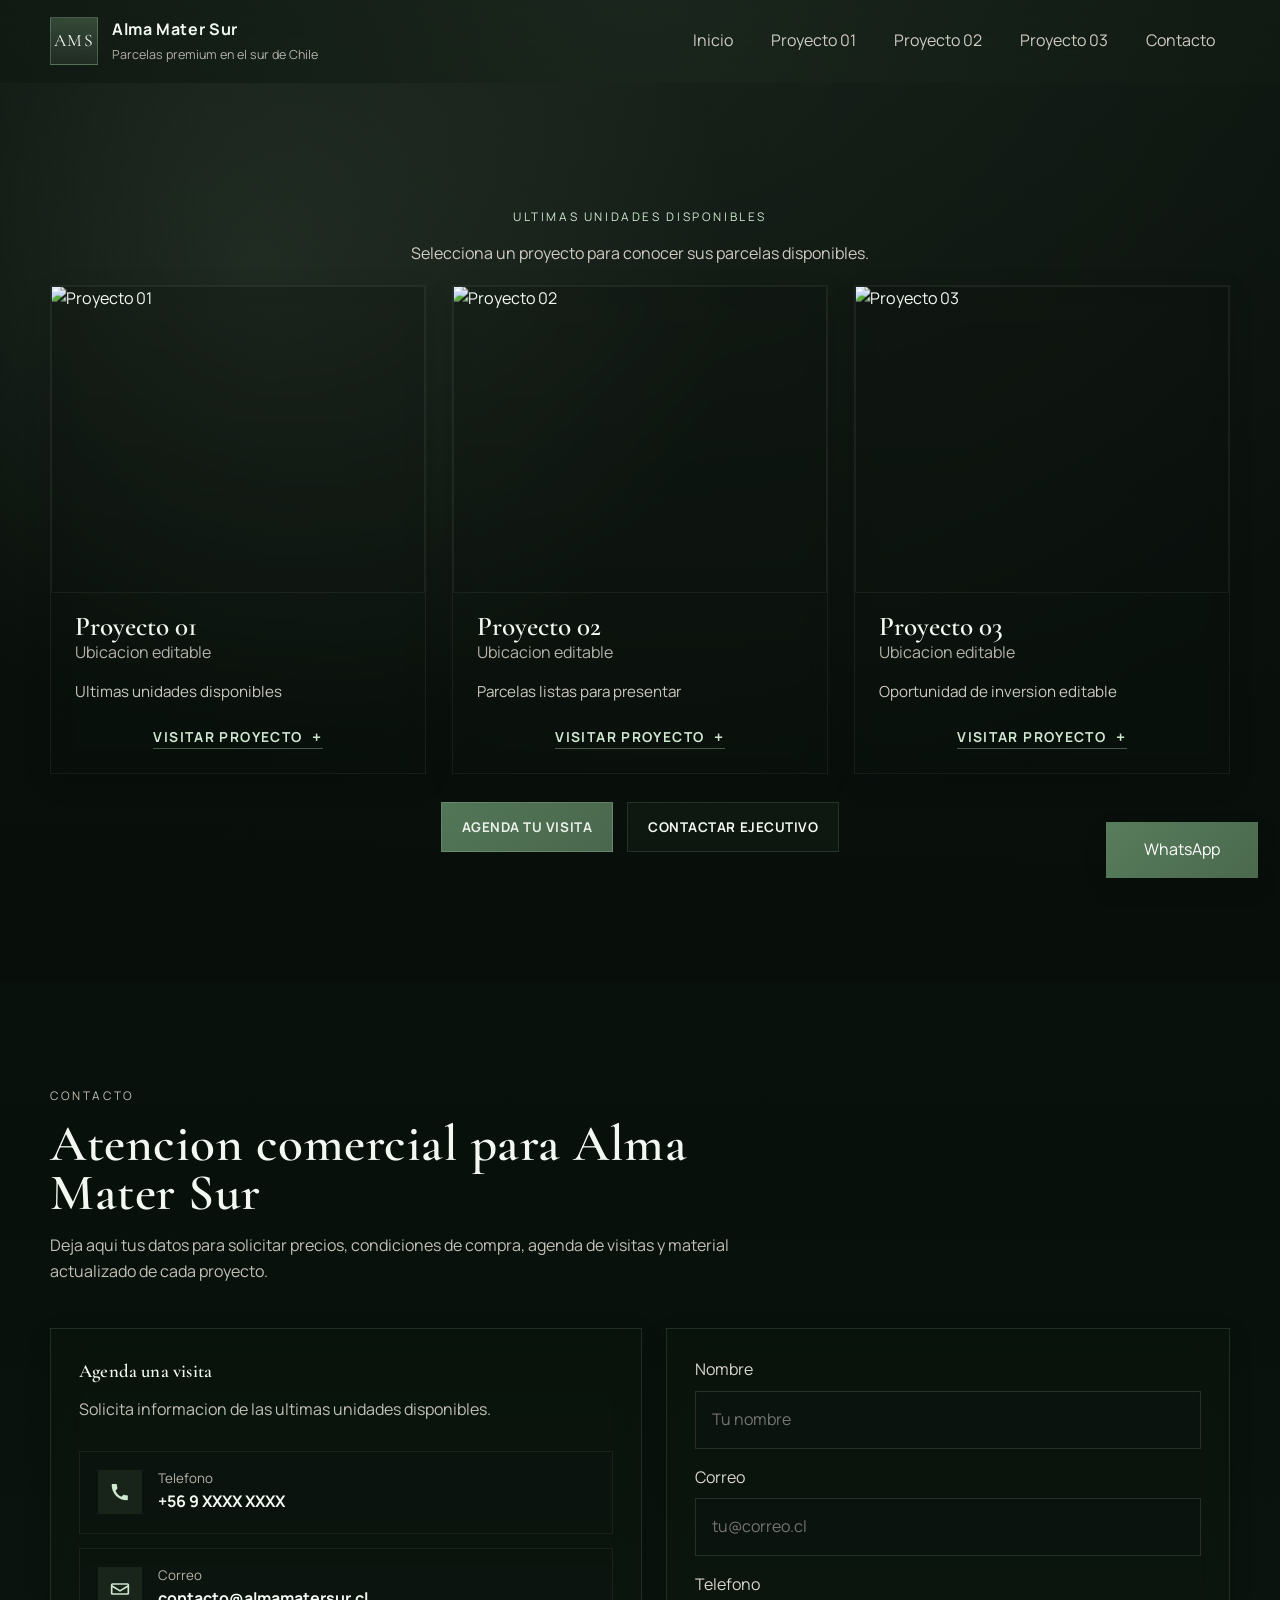
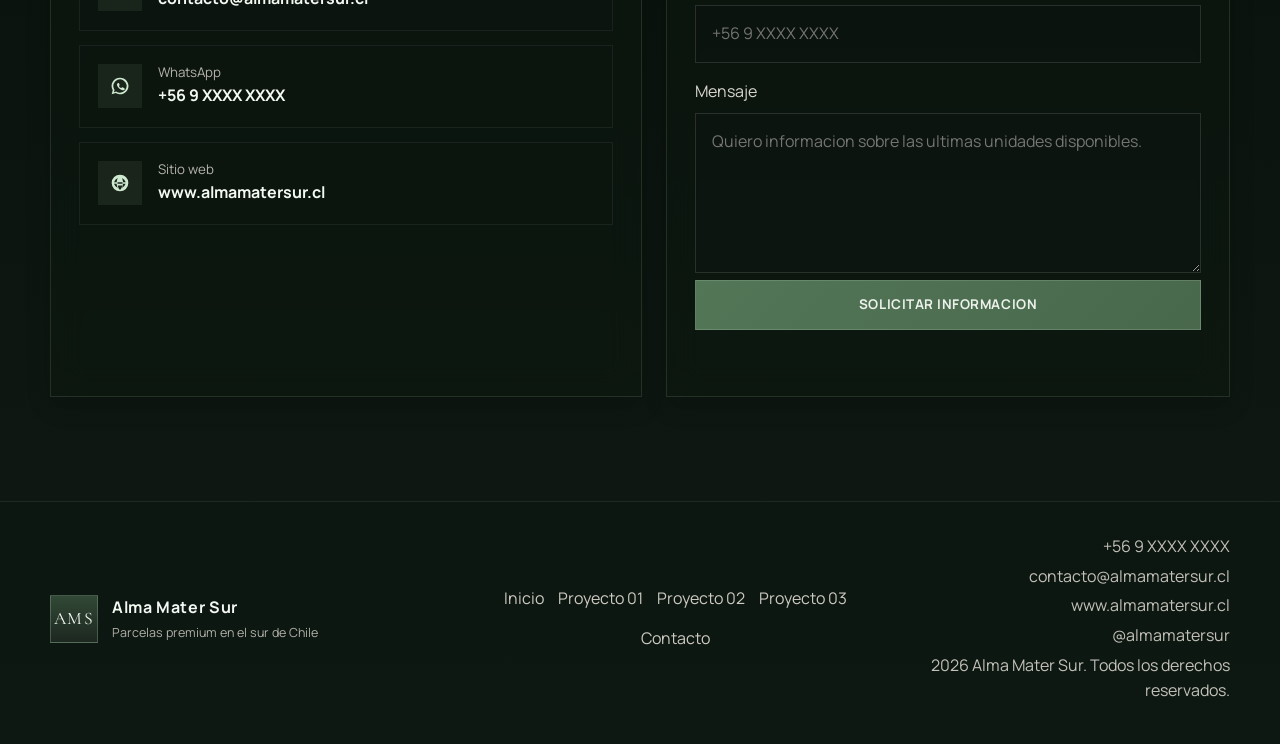
==== index.html @ e531498b "Fix brand spelling to Alma Mater Sur" ====
<!DOCTYPE html>
<html lang="es">
<head>
  <meta charset="UTF-8" />
  <meta name="viewport" content="width=device-width, initial-scale=1.0" />
    <title>Alma Mater Sur | Parcelas premium en el sur de Chile</title>
  <meta
    name="description"
      content="Landing page de Alma Mater Sur para vender las ultimas unidades disponibles de tres proyectos exclusivos de parcelas en el sur de Chile."
  />
  <meta name="theme-color" content="#111111" />
    <meta property="og:title" content="Alma Mater Sur | Parcelas premium en el sur de Chile" />
  <meta
    property="og:description"
    content="Conoce tres proyectos exclusivos de parcelas, revisa galerias, unidades disponibles y agenda una visita."
  />
  <link rel="preconnect" href="https://fonts.googleapis.com" />
  <link rel="preconnect" href="https://fonts.gstatic.com" crossorigin />
  <link
    href="https://fonts.googleapis.com/css2?family=Cormorant+Garamond:wght@500;600;700&family=Manrope:wght@400;500;600;700;800&display=swap"
    rel="stylesheet"
  />
  <link rel="stylesheet" href="css/styles.css" />
</head>
<body>
  <header class="site-header" id="top">
    <div class="container nav-shell">
      <a class="brand" href="#hero" aria-label="Ir al inicio de Alma Mater Sur">
        <span class="brand-mark">AMS</span>
        <span class="brand-copy">
          <strong id="brandName">Alma Mater Sur</strong>
          <small id="brandTagline">Parcelas premium en el sur de Chile</small>
        </span>
      </a>

      <nav class="main-nav" id="mainNav" aria-label="Navegacion principal"></nav>

      <button class="menu-toggle" id="menuToggle" type="button" aria-expanded="false" aria-controls="mainNav">
        Menu
      </button>
    </div>
  </header>

  <section class="hero" id="hero">
    <div class="hero-media"></div>
    <div class="hero-overlay"></div>
    <div class="container hero-shell">
      <div class="hero-copy hero-copy-compact reveal">
        <p class="eyebrow">Ultimas unidades disponibles</p>
        <p class="hero-intro">Selecciona un proyecto para conocer sus parcelas disponibles.</p>
      </div>

      <div class="hero-panel reveal">
        <div class="hero-projects" id="heroProjects">
          <!-- Render dinamico desde js/data.js -->
        </div>

        <div class="hero-actions">
          <a class="btn btn-primary" href="#contacto">Agenda tu visita</a>
          <a class="btn btn-secondary" href="#contacto">Contactar ejecutivo</a>
        </div>
      </div>
    </div>
  </section>

  <main>
    <section class="section" id="contacto">
      <div class="container">
        <div class="section-head reveal">
          <p class="eyebrow">Contacto</p>
            <h2>Atencion comercial para Alma Mater Sur</h2>
          <p>
            Deja aqui tus datos para solicitar precios, condiciones de compra, agenda de visitas y material
            actualizado de cada proyecto.
          </p>
        </div>

        <div class="contact-shell">
          <article class="contact-card reveal">
            <h3>Agenda una visita</h3>
            <p class="contact-lead">Solicita informacion de las ultimas unidades disponibles.</p>
            <div class="contact-list" id="contactList">
              <!-- Render dinamico -->
            </div>
          </article>

          <article class="form-card reveal">
            <form id="contactForm" novalidate>
              <label for="nombre">Nombre</label>
              <input id="nombre" name="nombre" type="text" placeholder="Tu nombre" required />

              <label for="correo">Correo</label>
              <input id="correo" name="correo" type="email" placeholder="tu@correo.cl" required />

              <label for="telefono">Telefono</label>
              <input id="telefono" name="telefono" type="tel" placeholder="+56 9 XXXX XXXX" required />

              <label for="mensaje">Mensaje</label>
              <textarea
                id="mensaje"
                name="mensaje"
                rows="5"
                placeholder="Quiero informacion sobre las ultimas unidades disponibles."
                required
              ></textarea>

              <button class="btn btn-primary btn-block" type="submit">Solicitar informacion</button>
              <p class="form-response" id="formResponse" aria-live="polite"></p>
            </form>
          </article>
        </div>
      </div>
    </section>
  </main>

  <footer class="site-footer">
    <div class="container footer-shell">
      <div class="footer-brand">
        <span class="brand-mark">AMS</span>
        <div>
          <strong id="footerBrandName">Alma Mater Sur</strong>
          <p id="footerBrandTagline">Parcelas premium en el sur de Chile</p>
        </div>
      </div>

      <nav class="footer-nav" id="footerNav" aria-label="Enlaces del footer"></nav>

      <div class="footer-meta" id="footerMeta">
        <!-- Render dinamico -->
      </div>
    </div>
  </footer>

  <a class="whatsapp-float" id="whatsAppFloat" href="#contacto" target="_blank" rel="noreferrer">
    <span>WhatsApp</span>
  </a>

  <div class="lightbox" id="lightbox" aria-hidden="true">
    <button class="lightbox-close" id="lightboxClose" type="button" aria-label="Cerrar galeria">Cerrar</button>
    <button class="lightbox-nav lightbox-prev" id="lightboxPrev" type="button" aria-label="Imagen anterior">Anterior</button>
    <figure class="lightbox-figure">
      <img id="lightboxImage" src="" alt="" />
      <figcaption id="lightboxCaption"></figcaption>
    </figure>
    <button class="lightbox-nav lightbox-next" id="lightboxNext" type="button" aria-label="Imagen siguiente">Siguiente</button>
  </div>

  <script src="js/data.js"></script>
  <script src="js/script.js"></script>
</body>
</html>
---- css/styles.css ----
@import url("https://fonts.googleapis.com/css2?family=Cormorant+Garamond:wght@500;600;700&family=Manrope:wght@400;500;600;700;800&display=swap");

:root {
  --bg: #08100b;
  --bg-soft: #0f1812;
  --panel: rgba(15, 27, 19, 0.26);
  --panel-strong: rgba(9, 17, 12, 0.34);
  --line: rgba(201, 232, 205, 0.12);
  --line-strong: rgba(173, 209, 178, 0.22);
  --text: #f3f8f2;
  --muted: #b9cdbb;
  --accent: #cfe8d0;
  --accent-soft: #8fb392;
  --hero-image: url("https://images.unsplash.com/photo-1506744038136-46273834b3fb?auto=format&fit=crop&w=1800&q=80");
  --shadow-lg: 0 16px 42px rgba(0, 0, 0, 0.2);
  --shadow-md: 0 8px 24px rgba(0, 0, 0, 0.14);
  --radius-lg: 0;
  --radius-md: 0;
  --radius-sm: 0;
}

*,
*::before,
*::after {
  box-sizing: border-box;
}

html {
  scroll-behavior: smooth;
}

body {
  margin: 0;
  font-family: "Manrope", sans-serif;
  background:
    radial-gradient(circle at top, rgba(143, 179, 146, 0.12), transparent 35%),
    linear-gradient(180deg, #0f1812 0%, #08100b 50%, #101913 100%);
  color: var(--text);
  line-height: 1.6;
}

body.menu-open,
body.lightbox-open {
  overflow: hidden;
}

img {
  display: block;
  max-width: 100%;
}

a {
  color: inherit;
  text-decoration: none;
}

button,
input,
textarea {
  font: inherit;
}

button {
  border: 0;
  background: none;
}

.container {
  width: min(1180px, calc(100% - 32px));
  margin: 0 auto;
}

.section {
  padding: 104px 0;
  position: relative;
}

.section-dark {
  background:
    linear-gradient(180deg, rgba(255, 255, 255, 0.02), transparent 28%),
    linear-gradient(180deg, rgba(8, 16, 11, 0.18), rgba(8, 16, 11, 0.32));
}

.section-head {
  max-width: 720px;
  margin-bottom: 44px;
}

.section-head h2,
.cta-strip-shell h2,
.hero-copy h1,
.contact-card h3 {
  margin: 0;
  font-family: "Cormorant Garamond", serif;
  font-weight: 600;
  letter-spacing: 0.01em;
}

.section-head h2 {
  font-size: clamp(2.4rem, 4vw, 4rem);
  line-height: 0.95;
  margin-bottom: 14px;
}

.section-head p,
.hero-text,
.project-card p,
.gallery-copy p,
.contact-card p,
.footer-meta p,
.footer-brand p {
  color: rgba(246, 241, 232, 0.78);
}

.eyebrow {
  margin: 0 0 14px;
  text-transform: uppercase;
  letter-spacing: 0.22em;
  font-size: 0.74rem;
  color: var(--accent);
}

.site-header {
  position: sticky;
  top: 0;
  z-index: 50;
  backdrop-filter: blur(18px);
  background: rgba(10, 18, 12, 0.14);
  border-bottom: 1px solid transparent;
  transition: background 0.25s ease, border-color 0.25s ease, box-shadow 0.25s ease;
}

.site-header.scrolled {
  background: rgba(10, 18, 12, 0.24);
  border-color: rgba(173, 209, 178, 0.12);
  box-shadow: 0 8px 22px rgba(0, 0, 0, 0.12);
}

.nav-shell {
  min-height: 82px;
  display: flex;
  align-items: center;
  justify-content: space-between;
  gap: 20px;
}

.brand,
.footer-brand {
  display: inline-flex;
  align-items: center;
  gap: 14px;
}

.brand-mark {
  width: 48px;
  height: 48px;
  border-radius: 0;
  display: grid;
  place-items: center;
  border: 1px solid rgba(173, 209, 178, 0.28);
  background: linear-gradient(180deg, rgba(79, 111, 82, 0.56), rgba(207, 232, 208, 0.08));
  color: var(--text);
  font-family: "Cormorant Garamond", serif;
  font-size: 1.1rem;
  letter-spacing: 0.08em;
}

.brand-copy strong,
.footer-brand strong {
  display: block;
  font-size: 1rem;
  letter-spacing: 0.04em;
}

.brand-copy small,
.footer-brand p {
  display: block;
  margin: 3px 0 0;
  font-size: 0.78rem;
  color: rgba(246, 241, 232, 0.7);
}

.main-nav {
  display: flex;
  align-items: center;
  gap: 8px;
}

.main-nav a,
.footer-nav a {
  color: rgba(246, 241, 232, 0.82);
}

.main-nav a {
  padding: 10px 14px;
  border-radius: 0;
  transition: background 0.25s ease, color 0.25s ease, border-color 0.25s ease;
  border: 1px solid transparent;
}

.main-nav a:hover,
.main-nav a:focus-visible,
.footer-nav a:hover,
.footer-nav a:focus-visible {
  color: var(--text);
}

.main-nav a:hover,
.main-nav a:focus-visible {
  background: rgba(255, 255, 255, 0.03);
  border-color: rgba(173, 209, 178, 0.14);
}

.menu-toggle {
  display: none;
  min-width: 78px;
  padding: 12px 16px;
  border-radius: 0;
  color: var(--text);
  border: 1px solid rgba(173, 209, 178, 0.22);
  background: rgba(255, 255, 255, 0.04);
  cursor: pointer;
}

.hero {
  min-height: 100svh;
  display: flex;
  align-items: center;
  position: relative;
  isolation: isolate;
  overflow: clip;
}

.hero-media,
.hero-overlay {
  position: absolute;
  inset: 0;
}

.hero-media {
  background:
    linear-gradient(135deg, rgba(7, 7, 7, 0.24), rgba(7, 7, 7, 0.14)),
    var(--hero-image) center center / cover no-repeat;
  transform: scale(1.02);
}

.hero-overlay {
  background:
    linear-gradient(180deg, rgba(6, 10, 7, 0.08) 0%, rgba(6, 10, 7, 0.24) 100%),
    radial-gradient(circle at 20% 20%, rgba(143, 179, 146, 0.14), transparent 38%);
}

.hero-shell {
  position: relative;
  z-index: 1;
  min-height: calc(100svh - 82px);
  display: flex;
  flex-direction: column;
  justify-content: center;
  align-items: center;
  gap: 22px;
  padding: 112px 0 40px;
}

.hero:not(.project-detail-hero) .hero-shell {
  justify-content: flex-start;
  gap: 18px;
  padding: 84px 0 32px;
}

.hero-copy {
  width: min(100%, 1120px);
  margin: 0 auto;
  text-align: center;
}

.hero-copy-compact {
  max-width: 720px;
}

.hero-intro {
  max-width: 540px;
  margin: 0 auto;
  font-size: 1rem;
  color: rgba(246, 241, 232, 0.82);
}

.hero-copy h1 {
  max-width: 1120px;
  margin: 0 auto 16px;
  font-size: clamp(2.9rem, 5.3vw, 5rem);
  line-height: 0.94;
  text-wrap: balance;
}

.hero-text {
  max-width: 860px;
  margin: 0 auto;
  font-size: 1rem;
}

.hero-panel,
.project-card,
.gallery-panel,
.unit-card,
.contact-card,
.form-card,
.cta-strip-shell {
  background: var(--panel);
  border: 1px solid var(--line);
  box-shadow: var(--shadow-md);
  backdrop-filter: blur(16px);
}

.hero-panel {
  width: min(100%, 1180px);
  padding: 0;
  border-radius: var(--radius-lg);
  background: transparent;
  border: 0;
  box-shadow: none;
  backdrop-filter: none;
}

.hero-projects {
  display: grid;
  grid-template-columns: repeat(3, minmax(0, 1fr));
  gap: clamp(18px, 2vw, 28px);
}

.hero-project-card {
  display: flex;
  flex-direction: column;
  align-items: stretch;
  text-align: left;
  min-width: 0;
  min-height: 100%;
  padding: 0 0 24px;
  border-radius: 0;
  background: linear-gradient(180deg, rgba(10, 18, 12, 0.16), rgba(10, 18, 12, 0.24));
  box-shadow: var(--shadow-md);
  backdrop-filter: blur(10px);
  border: 1px solid rgba(255, 255, 255, 0.06);
  color: var(--text);
  transition: transform 0.3s ease, border-color 0.3s ease, background 0.3s ease, box-shadow 0.3s ease;
}

.hero-project-visual {
  width: 100%;
  aspect-ratio: 5 / 4;
  min-height: clamp(220px, 24vw, 310px);
  margin: 0 0 20px;
  overflow: hidden;
  border: 1px solid rgba(255, 255, 255, 0.06);
  background: rgba(10, 18, 12, 0.1);
}

.hero-project-photo {
  width: 100%;
  height: 100%;
  object-fit: cover;
  transform: scale(1.01);
}

.hero-project-card:hover,
.hero-project-card:focus-within {
  transform: translateY(-2px);
  border-color: rgba(173, 209, 178, 0.2);
  background: linear-gradient(180deg, rgba(10, 18, 12, 0.18), rgba(10, 18, 12, 0.28));
  box-shadow: 0 12px 28px rgba(0, 0, 0, 0.18);
}

.hero-project-card > img,
.logo-placeholder {
  width: auto;
  height: 80px;
  margin: 0 auto 18px;
}

.hero-project-card strong,
.hero-project-card span,
.hero-project-line,
.hero-card-btn {
  padding-inline: 24px;
}

.logo-placeholder {
  min-width: 150px;
  padding: 0 14px;
  border-radius: 0;
  display: grid;
  place-items: center;
  background: linear-gradient(180deg, rgba(79, 111, 82, 0.32), rgba(207, 232, 208, 0.04));
  border: 1px solid rgba(173, 209, 178, 0.16);
  font-family: "Cormorant Garamond", serif;
  font-size: 1.6rem;
  letter-spacing: 0.08em;
}

.hero-project-card strong,
.project-logo-copy strong,
.gallery-copy h3,
.unit-card h3 {
  display: block;
  font-family: "Cormorant Garamond", serif;
  font-size: 1.7rem;
  font-weight: 600;
  line-height: 1.02;
}

.hero-project-card span,
.project-logo-copy span,
.gallery-copy span,
.unit-meta,
.contact-link small {
  display: block;
  color: rgba(246, 241, 232, 0.72);
}

.hero-project-line {
  margin: 14px 0 22px;
  color: rgba(246, 241, 232, 0.82);
  font-size: 0.95rem;
}

.hero-card-btn {
  margin-top: auto;
  display: inline-flex;
  align-items: center;
  justify-content: center;
  align-self: center;
  gap: 10px;
  padding: 0;
  color: var(--accent);
  font-size: 0.86rem;
  font-weight: 700;
  letter-spacing: 0.1em;
  text-transform: uppercase;
  border-bottom: 1px solid rgba(207, 232, 208, 0.32);
  transition: color 0.25s ease, border-color 0.25s ease, transform 0.25s ease;
}

.hero-card-btn::after {
  content: "+";
  font-size: 1rem;
  line-height: 1;
}

.hero-card-btn:hover,
.hero-card-btn:focus-visible {
  color: #ecf2eb;
  border-color: rgba(236, 242, 235, 0.68);
  transform: translateX(2px);
}

.project-section {
  background:
    radial-gradient(circle at top right, rgba(143, 179, 146, 0.07), transparent 28%),
    linear-gradient(180deg, rgba(255, 255, 255, 0.015), rgba(10, 18, 12, 0.24));
}

.project-detail-hero .hero-shell {
  min-height: calc(88svh - 82px);
}

.project-detail-shell {
  align-items: stretch;
}

.project-detail-card {
  width: min(100%, 1080px);
  padding: 34px;
  border-radius: var(--radius-lg);
  background: var(--panel);
  border: 1px solid var(--line);
  box-shadow: var(--shadow-md);
  backdrop-filter: blur(12px);
}

.project-detail-brand {
  display: grid;
  grid-template-columns: minmax(280px, 360px) minmax(0, 1fr);
  align-items: center;
  gap: 28px;
  margin-bottom: 24px;
}

.project-hero-visual {
  margin: 0;
  width: 100%;
  aspect-ratio: 5 / 4;
  min-height: 280px;
  overflow: hidden;
  border: 1px solid rgba(255, 255, 255, 0.06);
  background: rgba(10, 18, 12, 0.12);
}

.project-hero-photo {
  width: 100%;
  height: 100%;
  object-fit: cover;
}

.project-detail-copy {
  max-width: 720px;
}

.project-detail-copy h1 {
  margin: 0;
  font-family: "Cormorant Garamond", serif;
  font-weight: 600;
  font-size: clamp(2.7rem, 4.5vw, 4.6rem);
  line-height: 1.04;
  letter-spacing: 0.018em;
  text-wrap: balance;
}

.project-detail-copy .project-section-location {
  margin-top: 12px;
  font-size: 1.02rem;
}

.project-detail-copy .project-section-tagline {
  margin-top: 18px;
  font-size: 1.04rem;
}

.project-detail-card .project-section-description {
  max-width: 760px;
}

.project-detail-actions {
  margin-top: 24px;
  display: flex;
  gap: 14px;
  flex-wrap: wrap;
}

.project-section-shell {
  display: grid;
  gap: 28px;
}

.project-section-head,
.project-block,
.project-cta {
  background: var(--panel);
  border: 1px solid var(--line);
  box-shadow: var(--shadow-md);
  backdrop-filter: blur(12px);
  border-radius: var(--radius-lg);
}

.project-section-head {
  display: grid;
  grid-template-columns: minmax(0, 1.1fr) minmax(280px, 0.9fr);
  gap: 28px;
  align-items: end;
  padding: 32px;
}

.project-section-brand {
  display: flex;
  align-items: center;
  gap: 22px;
}

.project-section-logo {
  flex: 0 0 auto;
  margin: 0;
}

.project-section-copy h2,
.project-block-head h3,
.project-cta h3 {
  margin: 0;
  font-family: "Cormorant Garamond", serif;
  font-weight: 600;
  line-height: 0.96;
}

.project-section-copy h2 {
  font-size: clamp(2.8rem, 4vw, 4.4rem);
}

.project-section-location {
  margin-top: 8px;
  color: rgba(246, 241, 232, 0.72);
}

.project-section-tagline,
.project-section-description,
.project-block-head p,
.empty-state {
  color: rgba(246, 241, 232, 0.8);
}

.project-section-tagline {
  margin: 14px 0 0;
  font-size: 1rem;
}

.project-section-description {
  margin: 0;
  font-size: 1rem;
}

.project-block {
  padding: 28px;
}

.project-block-head {
  display: flex;
  justify-content: space-between;
  align-items: end;
  gap: 18px;
  margin-bottom: 22px;
}

.project-block-head h3,
.project-cta h3 {
  font-size: clamp(2rem, 3vw, 3rem);
}

.project-units-grid {
  grid-template-columns: repeat(2, minmax(0, 1fr));
}

.project-cta {
  padding: 28px;
  display: flex;
  justify-content: space-between;
  align-items: center;
  gap: 22px;
}

.project-cta-actions {
  display: flex;
  gap: 14px;
  flex-wrap: wrap;
  justify-content: flex-end;
}

.empty-state {
  margin: 0;
  padding: 20px 0 4px;
}

.hero-actions,
.cta-strip-actions {
  margin-top: 28px;
  display: flex;
  justify-content: center;
  gap: 14px;
  flex-wrap: wrap;
}

.btn {
  display: inline-flex;
  align-items: center;
  justify-content: center;
  gap: 8px;
  min-height: 50px;
  padding: 0 20px;
  border-radius: 0;
  font-weight: 700;
  letter-spacing: 0.04em;
  text-transform: uppercase;
  font-size: 0.84rem;
  cursor: pointer;
  transition: transform 0.25s ease, background 0.25s ease, border-color 0.25s ease, color 0.25s ease;
}

.btn:hover,
.btn:focus-visible {
  transform: translateY(-1px);
}

.btn-primary {
  color: #ecf2eb;
  background: linear-gradient(135deg, rgba(93, 132, 98, 0.88), rgba(79, 111, 82, 0.92));
  border: 1px solid rgba(207, 232, 208, 0.18);
}

.btn-secondary {
  color: var(--text);
  background: rgba(79, 111, 82, 0.08);
  border: 1px solid rgba(173, 209, 178, 0.14);
}

.btn-block {
  width: 100%;
}

.project-grid,
.units-grid {
  display: grid;
  grid-template-columns: repeat(3, minmax(0, 1fr));
  gap: 24px;
}

.project-card,
.unit-card,
.contact-card,
.form-card {
  border-radius: var(--radius-md);
  padding: 28px;
}

.project-card {
  display: flex;
  flex-direction: column;
  gap: 18px;
}

.project-top {
  display: flex;
  align-items: center;
  gap: 18px;
}

.project-top .logo-placeholder,
.project-top img {
  height: 62px;
  margin: 0;
}

.project-logo-copy span {
  margin-top: 8px;
}

.project-actions,
.unit-actions {
  margin-top: auto;
  display: flex;
  gap: 12px;
  flex-wrap: wrap;
}

.project-badge,
.unit-status,
.chip {
  display: inline-flex;
  align-items: center;
  padding: 8px 12px;
  border-radius: 0;
  border: 1px solid rgba(173, 209, 178, 0.24);
  background: rgba(143, 179, 146, 0.1);
  color: var(--accent);
  font-size: 0.8rem;
}

.tabs {
  display: flex;
  gap: 12px;
  flex-wrap: wrap;
  margin-bottom: 28px;
}

.tab {
  padding: 13px 18px;
  border-radius: 0;
  border: 1px solid rgba(255, 255, 255, 0.1);
  background: rgba(255, 255, 255, 0.04);
  color: rgba(246, 241, 232, 0.88);
  cursor: pointer;
  transition: background 0.25s ease, color 0.25s ease, border-color 0.25s ease;
}

.tab.is-active,
.tab:hover,
.tab:focus-visible {
  background: rgba(143, 179, 146, 0.16);
  border-color: rgba(173, 209, 178, 0.34);
  color: var(--text);
}

.gallery-panel {
  border-radius: var(--radius-lg);
  padding: 24px;
  min-height: 420px;
}

.gallery-copy {
  display: flex;
  justify-content: space-between;
  gap: 16px;
  align-items: end;
  margin-bottom: 24px;
}

.gallery-grid {
  display: grid;
  grid-template-columns: repeat(12, minmax(0, 1fr));
  gap: 16px;
}

.gallery-item {
  position: relative;
  grid-column: span 4;
  min-height: 220px;
  border-radius: 0;
  overflow: hidden;
  cursor: pointer;
  border: 1px solid rgba(255, 255, 255, 0.06);
  box-shadow: var(--shadow-md);
  transform: translateY(0);
  transition: transform 0.3s ease, border-color 0.3s ease;
}

.gallery-item:nth-child(4n + 1) {
  grid-column: span 6;
  min-height: 320px;
}

.gallery-item:nth-child(4n + 4) {
  min-height: 260px;
}

.gallery-item:hover,
.gallery-item:focus-visible {
  transform: translateY(-2px);
  border-color: rgba(173, 209, 178, 0.18);
}

.gallery-item img {
  width: 100%;
  height: 100%;
  object-fit: cover;
}

.gallery-item::after {
  content: "";
  position: absolute;
  inset: 0;
  background: linear-gradient(180deg, transparent 38%, rgba(6, 6, 6, 0.56) 100%);
}

.gallery-item-label {
  position: absolute;
  left: 18px;
  right: 18px;
  bottom: 16px;
  z-index: 1;
  display: flex;
  justify-content: space-between;
  gap: 12px;
  color: var(--text);
  font-size: 0.92rem;
}

.units-panel {
  min-height: 260px;
}

.units-grid {
  grid-template-columns: repeat(3, minmax(0, 1fr));
}

.unit-card {
  display: flex;
  flex-direction: column;
  gap: 14px;
}

.unit-header {
  display: flex;
  align-items: start;
  justify-content: space-between;
  gap: 10px;
}

.unit-data {
  display: grid;
  gap: 12px;
}

.unit-row {
  display: flex;
  justify-content: space-between;
  gap: 16px;
  padding-bottom: 12px;
  border-bottom: 1px solid rgba(255, 255, 255, 0.08);
}

.unit-row strong {
  font-size: 1rem;
}

.feature-list {
  display: flex;
  flex-wrap: wrap;
  gap: 10px;
}

.cta-strip {
  padding-top: 0;
}

.cta-strip-shell {
  padding: 30px;
  border-radius: var(--radius-lg);
  display: flex;
  align-items: center;
  justify-content: space-between;
  gap: 20px;
}

.cta-strip-shell h2 {
  font-size: clamp(2rem, 4vw, 3.1rem);
  line-height: 0.98;
}

.contact-shell {
  display: grid;
  grid-template-columns: 1.05fr 1fr;
  gap: 24px;
}

.contact-card,
.form-card {
  min-height: 100%;
}

.contact-lead {
  margin-top: 10px;
}

.contact-list {
  display: grid;
  gap: 14px;
  margin-top: 28px;
}

.contact-link {
  display: flex;
  align-items: center;
  gap: 16px;
  padding: 16px 18px;
  border-radius: 0;
  background: rgba(10, 18, 12, 0.12);
  border: 1px solid rgba(255, 255, 255, 0.06);
}

.contact-icon {
  width: 44px;
  height: 44px;
  flex: 0 0 44px;
  display: grid;
  place-items: center;
  border-radius: 0;
  background: rgba(143, 179, 146, 0.1);
  color: var(--accent);
}

.contact-link strong {
  display: block;
  margin-bottom: 2px;
}

.form-card label {
  display: block;
  margin-bottom: 8px;
  color: rgba(246, 241, 232, 0.88);
}

.form-card label:not(:first-child) {
  margin-top: 16px;
}

.form-card input,
.form-card textarea {
  width: 100%;
  border: 1px solid rgba(255, 255, 255, 0.12);
  border-radius: 0;
  padding: 15px 16px;
  color: var(--text);
  background: rgba(10, 18, 12, 0.1);
  outline: none;
  transition: border-color 0.25s ease, background 0.25s ease;
}

.form-card input:focus,
.form-card textarea:focus {
  border-color: rgba(173, 209, 178, 0.24);
  background: rgba(79, 111, 82, 0.12);
}

.form-response {
  min-height: 24px;
  margin: 14px 0 0;
  color: var(--accent);
}

.site-footer {
  padding: 28px 0 36px;
  border-top: 1px solid rgba(173, 209, 178, 0.1);
  background: rgba(10, 18, 12, 0.18);
}

.footer-shell {
  display: grid;
  grid-template-columns: 1.2fr 1fr 1fr;
  gap: 20px;
  align-items: center;
}

.footer-nav {
  display: flex;
  justify-content: center;
  flex-wrap: wrap;
  gap: 14px;
}

.footer-meta {
  justify-self: end;
  text-align: right;
}

.footer-meta p {
  margin: 4px 0;
}

.whatsapp-float {
  position: fixed;
  right: 22px;
  bottom: 22px;
  z-index: 45;
  min-width: 152px;
  min-height: 56px;
  padding: 0 20px;
  display: inline-flex;
  align-items: center;
  justify-content: center;
  border-radius: 0;
  background: linear-gradient(135deg, rgba(93, 132, 98, 0.94), rgba(79, 111, 82, 0.94));
  color: #fff;
  box-shadow: 0 10px 22px rgba(0, 0, 0, 0.16);
}

.lightbox {
  position: fixed;
  inset: 0;
  z-index: 80;
  display: grid;
  place-items: center;
  gap: 18px;
  padding: 24px;
  background: rgba(8, 8, 8, 0.84);
  opacity: 0;
  pointer-events: none;
  transition: opacity 0.25s ease;
}

.lightbox.is-open {
  opacity: 1;
  pointer-events: auto;
}

.lightbox-figure {
  margin: 0;
  width: min(100%, 1080px);
}

.lightbox-figure img {
  width: 100%;
  max-height: 78svh;
  object-fit: cover;
  border-radius: 0;
  border: 1px solid rgba(255, 255, 255, 0.1);
}

.lightbox-figure figcaption {
  margin-top: 10px;
  text-align: center;
  color: rgba(246, 241, 232, 0.8);
}

.lightbox-close,
.lightbox-nav {
  position: absolute;
  padding: 14px 18px;
  border-radius: 0;
  background: rgba(255, 255, 255, 0.04);
  color: var(--text);
  border: 1px solid rgba(255, 255, 255, 0.08);
  cursor: pointer;
}

.lightbox-close {
  top: 24px;
  right: 24px;
}

.lightbox-prev {
  left: 24px;
  top: 50%;
  transform: translateY(-50%);
}

.lightbox-next {
  right: 24px;
  top: 50%;
  transform: translateY(-50%);
}

.reveal {
  opacity: 1;
  transform: none;
  transition: opacity 0.6s ease, transform 0.6s ease;
}

.reveal.is-visible {
  opacity: 1;
  transform: none;
}

.sr-only {
  position: absolute;
  width: 1px;
  height: 1px;
  padding: 0;
  margin: -1px;
  overflow: hidden;
  clip: rect(0, 0, 0, 0);
  white-space: nowrap;
  border: 0;
}

#hero,
#contacto,
[id="galeria"],
[id="unidades"],
[id^="proyecto-"] {
  scroll-margin-top: 110px;
}

@media (max-width: 1080px) {
  .hero-projects {
    grid-template-columns: repeat(2, minmax(0, 1fr));
  }

  .project-section-head,
  .project-units-grid {
    grid-template-columns: 1fr;
  }

  .project-grid,
  .units-grid,
  .footer-shell,
  .contact-shell {
    grid-template-columns: repeat(2, minmax(0, 1fr));
  }

  .footer-meta {
    justify-self: start;
    text-align: left;
  }

  .gallery-item,
  .gallery-item:nth-child(4n + 1) {
    grid-column: span 6;
  }
}

@media (max-width: 800px) {
  .menu-toggle {
    display: inline-flex;
    align-items: center;
    justify-content: center;
  }

  .main-nav {
    position: fixed;
    top: 82px;
    left: 16px;
    right: 16px;
    display: none;
    flex-direction: column;
    align-items: stretch;
    padding: 14px;
    border-radius: 0;
    background: rgba(10, 18, 12, 0.26);
    border: 1px solid rgba(173, 209, 178, 0.1);
    box-shadow: var(--shadow-lg);
  }

  .main-nav.is-open {
    display: flex;
  }

  .hero-shell {
    min-height: auto;
    padding-top: 118px;
  }

  .hero-copy-compact {
    max-width: 620px;
  }

  .hero-copy h1 {
    font-size: clamp(2.7rem, 12vw, 4.3rem);
  }

  .project-section-brand,
  .project-block-head,
  .project-cta {
    flex-direction: column;
    align-items: start;
  }

  .project-detail-brand {
    grid-template-columns: 1fr;
    align-items: start;
  }

  .project-cta-actions {
    justify-content: start;
  }

  .project-grid,
  .units-grid,
  .contact-shell,
  .footer-shell {
    grid-template-columns: 1fr;
  }

  .gallery-copy,
  .cta-strip-shell {
    flex-direction: column;
    align-items: start;
  }

  .footer-nav {
    justify-content: start;
  }

  .hero-projects {
    grid-template-columns: 1fr;
  }

  .hero-project-card {
    max-width: none;
  }

  .gallery-grid {
    grid-template-columns: repeat(2, minmax(0, 1fr));
  }

  .gallery-item,
  .gallery-item:nth-child(4n + 1) {
    grid-column: span 1;
    min-height: 220px;
  }

  .lightbox-prev,
  .lightbox-next {
    top: auto;
    bottom: 24px;
    transform: none;
  }

  .lightbox-prev {
    left: 24px;
  }

  .lightbox-next {
    right: 24px;
  }
}

@media (max-width: 560px) {
  .section {
    padding: 84px 0;
  }

  .container {
    width: min(100% - 20px, 1180px);
  }

  .hero-panel,
  .gallery-panel,
  .project-card,
  .unit-card,
  .contact-card,
  .form-card,
  .cta-strip-shell {
    padding: 22px;
  }

  .hero-actions,
  .cta-strip-actions,
  .project-detail-actions,
  .project-actions,
  .unit-actions,
  .project-cta-actions {
    flex-direction: column;
    align-items: stretch;
  }

  .btn,
  .whatsapp-float {
    width: 100%;
  }

  .gallery-grid {
    grid-template-columns: 1fr;
  }

  .gallery-item,
  .gallery-item:nth-child(4n + 1) {
    grid-column: span 1;
  }

  .project-top,
  .unit-header,
  .unit-row {
    flex-direction: column;
  }

  .whatsapp-float {
    right: 12px;
    left: 12px;
    bottom: 12px;
    min-width: 0;
  }
}

@media (prefers-reduced-motion: reduce) {
  html {
    scroll-behavior: auto;
  }

  *,
  *::before,
  *::after {
    animation: none !important;
    transition: none !important;
  }

  .reveal {
    opacity: 1;
    transform: none;
  }
}
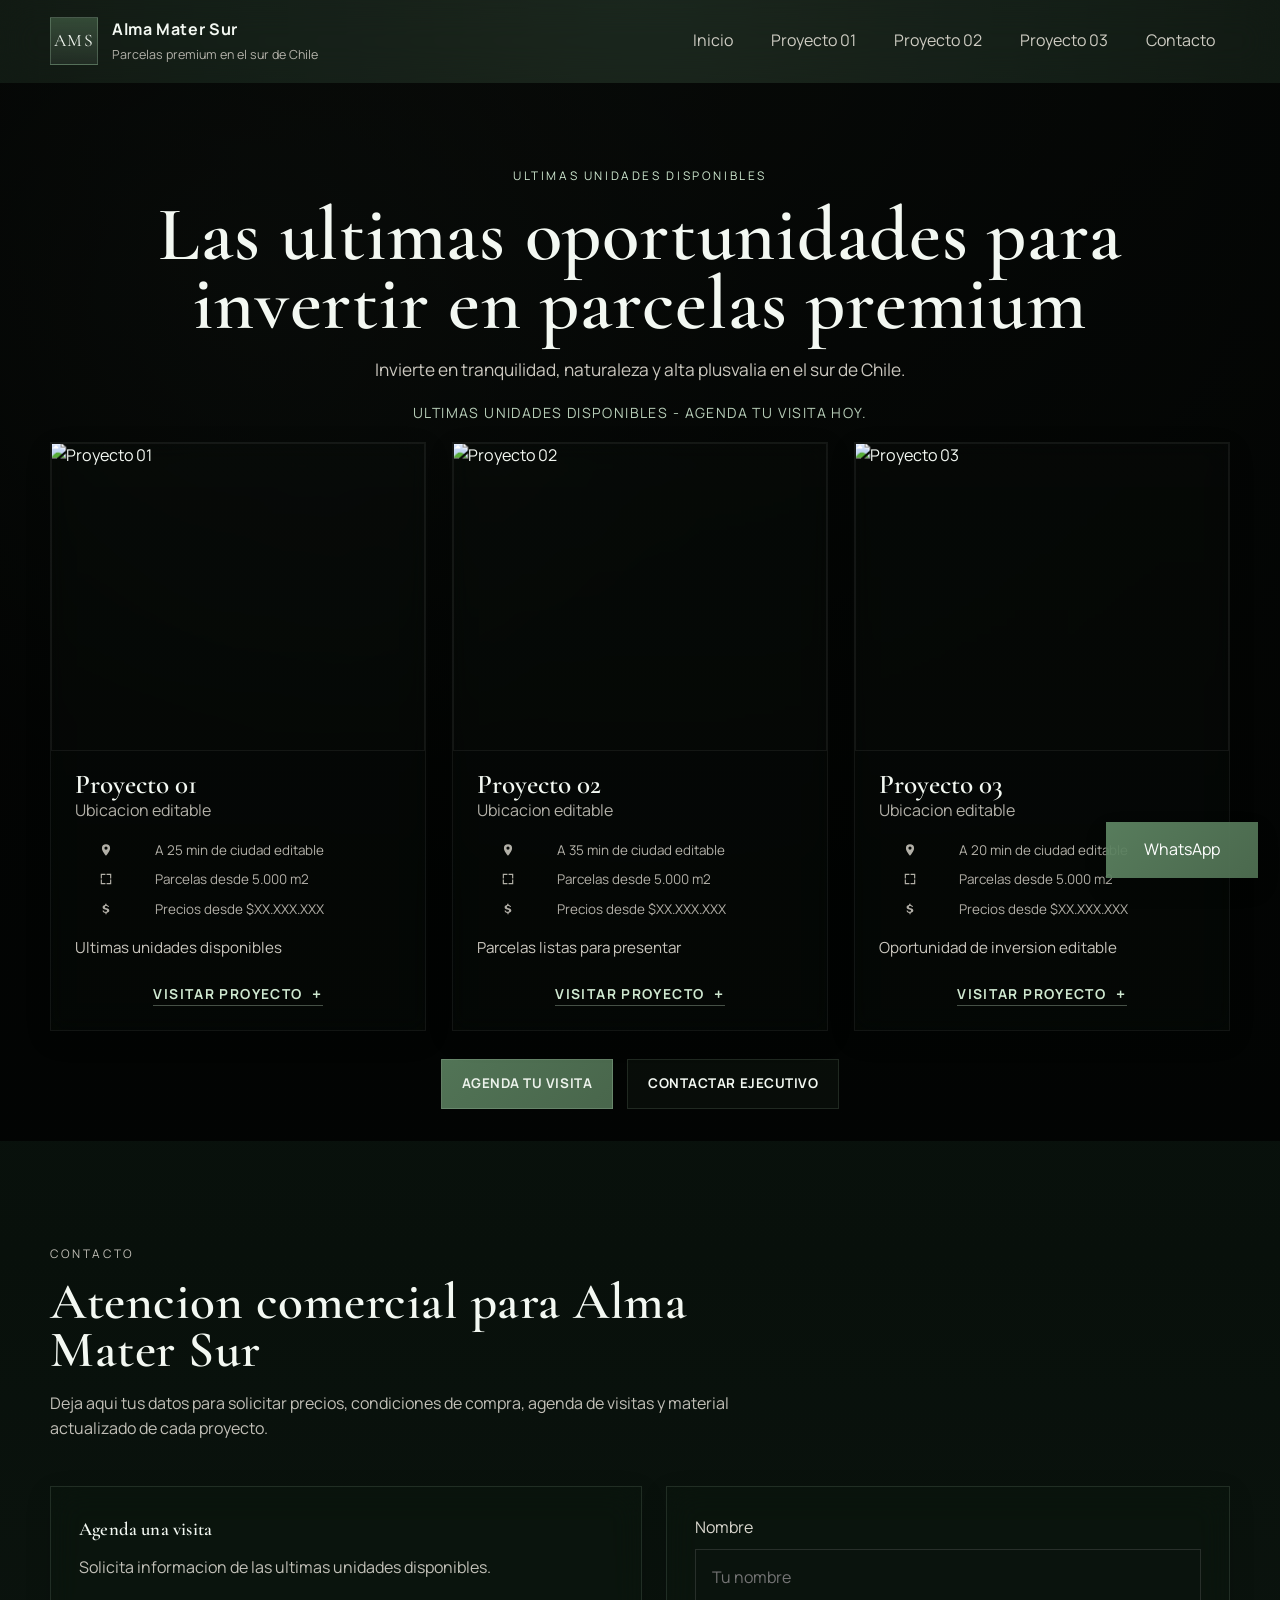
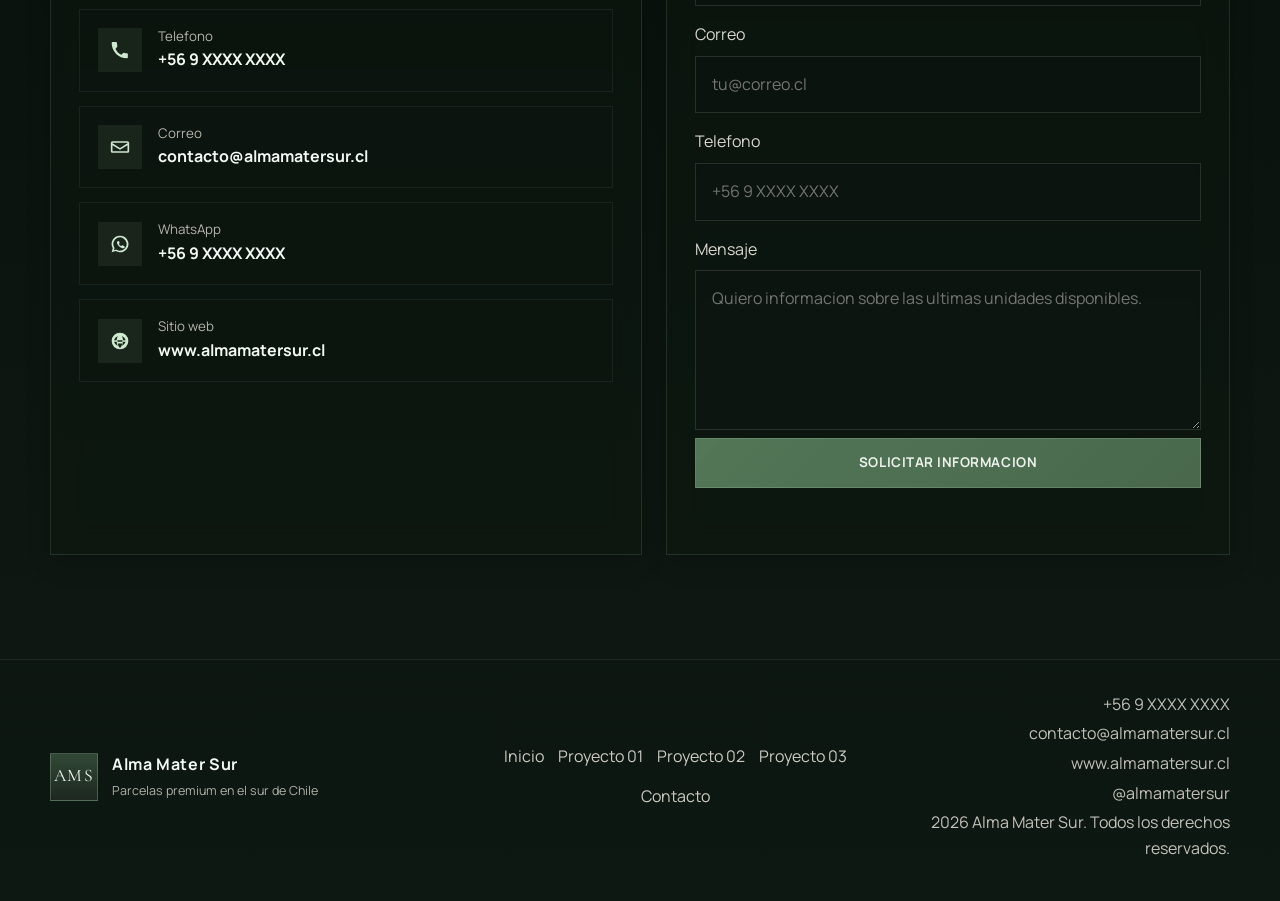
==== commit 23ffa658: "Polish landing for conversion and performance" ====
--- a/index.html
+++ b/index.html
@@ -3,17 +3,21 @@
 <head>
   <meta charset="UTF-8" />
   <meta name="viewport" content="width=device-width, initial-scale=1.0" />
-    <title>Alma Mater Sur | Parcelas premium en el sur de Chile</title>
+  <title>Alma Mater Sur | Parcelas premium en el sur de Chile</title>
   <meta
     name="description"
-      content="Landing page de Alma Mater Sur para vender las ultimas unidades disponibles de tres proyectos exclusivos de parcelas en el sur de Chile."
+    content="Venta de parcelas premium en el sur de Chile. Ultimas unidades disponibles. Agenda tu visita con Alma Mater Sur."
   />
   <meta name="theme-color" content="#111111" />
-    <meta property="og:title" content="Alma Mater Sur | Parcelas premium en el sur de Chile" />
+  <meta property="og:title" content="Alma Mater Sur | Parcelas premium en el sur de Chile" />
   <meta
     property="og:description"
-    content="Conoce tres proyectos exclusivos de parcelas, revisa galerias, unidades disponibles y agenda una visita."
+    content="Venta de parcelas premium en el sur de Chile. Ultimas unidades disponibles y atencion comercial directa."
   />
+  <meta property="og:type" content="website" />
+  <meta property="og:image" content="https://images.unsplash.com/photo-1500530855697-b586d89ba3ee?auto=format&fit=crop&w=1600&q=80" />
+  <meta property="og:locale" content="es_CL" />
+  <meta name="twitter:card" content="summary_large_image" />
   <link rel="preconnect" href="https://fonts.googleapis.com" />
   <link rel="preconnect" href="https://fonts.gstatic.com" crossorigin />
   <link
@@ -47,7 +51,9 @@
     <div class="container hero-shell">
       <div class="hero-copy hero-copy-compact reveal">
         <p class="eyebrow">Ultimas unidades disponibles</p>
-        <p class="hero-intro">Selecciona un proyecto para conocer sus parcelas disponibles.</p>
+        <h1 id="heroTitle">Las ultimas oportunidades para invertir en parcelas premium</h1>
+        <p class="hero-intro" id="heroIntro">Invierte en tranquilidad, naturaleza y alta plusvalia en el sur de Chile.</p>
+        <p class="hero-urgency" id="heroUrgency">Ultimas unidades disponibles - agenda tu visita hoy.</p>
       </div>
 
       <div class="hero-panel reveal">
@@ -56,8 +62,8 @@
         </div>
 
         <div class="hero-actions">
-          <a class="btn btn-primary" href="#contacto">Agenda tu visita</a>
-          <a class="btn btn-secondary" href="#contacto">Contactar ejecutivo</a>
+          <a class="btn btn-primary" href="#contacto" data-track="click_contacto" data-track-label="agenda_visita_home">Agenda tu visita</a>
+          <a class="btn btn-secondary" href="#contacto" data-track="click_contacto" data-track-label="contactar_ejecutivo_home">Contactar ejecutivo</a>
         </div>
       </div>
     </div>
@@ -131,7 +137,7 @@
     </div>
   </footer>
 
-  <a class="whatsapp-float" id="whatsAppFloat" href="#contacto" target="_blank" rel="noreferrer">
+  <a class="whatsapp-float" id="whatsAppFloat" href="#contacto" target="_blank" rel="noreferrer" data-track="click_whatsapp" data-track-label="whatsapp_float">
     <span>WhatsApp</span>
   </a>
 
--- a/css/styles.css
+++ b/css/styles.css
@@ -250,6 +250,12 @@
     radial-gradient(circle at 20% 20%, rgba(143, 179, 146, 0.14), transparent 38%);
 }
 
+.hero:not(.project-detail-hero) .hero-overlay {
+  background:
+    linear-gradient(rgba(0, 0, 0, 0.75), rgba(0, 0, 0, 0.75)),
+    radial-gradient(circle at 20% 20%, rgba(143, 179, 146, 0.1), transparent 38%);
+}
+
 .hero-shell {
   position: relative;
   z-index: 1;
@@ -275,22 +281,30 @@
 }
 
 .hero-copy-compact {
+  max-width: 980px;
+}
+
+.hero-intro {
   max-width: 720px;
-}
-
-.hero-intro {
-  max-width: 540px;
   margin: 0 auto;
-  font-size: 1rem;
+  font-size: 1.08rem;
   color: rgba(246, 241, 232, 0.82);
 }
 
 .hero-copy h1 {
   max-width: 1120px;
-  margin: 0 auto 16px;
-  font-size: clamp(2.9rem, 5.3vw, 5rem);
-  line-height: 0.94;
+  margin: 0 auto 18px;
+  font-size: clamp(3.6rem, 6vw, 6.2rem);
+  line-height: 0.9;
   text-wrap: balance;
+}
+
+.hero-urgency {
+  margin: 18px 0 0;
+  font-size: 0.88rem;
+  letter-spacing: 0.1em;
+  text-transform: uppercase;
+  color: rgba(207, 232, 208, 0.88);
 }
 
 .hero-text {
@@ -418,9 +432,35 @@
 }
 
 .hero-project-line {
-  margin: 14px 0 22px;
+  margin: 16px 0 22px;
   color: rgba(246, 241, 232, 0.82);
   font-size: 0.95rem;
+}
+
+.hero-project-facts {
+  display: grid;
+  gap: 8px;
+  margin: 16px 0 0;
+  padding: 0 24px;
+  list-style: none;
+  color: rgba(246, 241, 232, 0.72);
+  font-size: 0.84rem;
+}
+
+.hero-project-facts li {
+  display: flex;
+  align-items: center;
+  gap: 8px;
+}
+
+.fact-icon {
+  width: 18px;
+  height: 18px;
+  flex: 0 0 18px;
+  display: inline-flex;
+  align-items: center;
+  justify-content: center;
+  color: rgba(207, 232, 208, 0.82);
 }
 
 .hero-card-btn {
@@ -523,6 +563,11 @@
 .project-detail-copy .project-section-tagline {
   margin-top: 18px;
   font-size: 1.04rem;
+}
+
+.project-quick-facts {
+  margin-top: 20px;
+  padding: 0;
 }
 
 .project-detail-card .project-section-description {
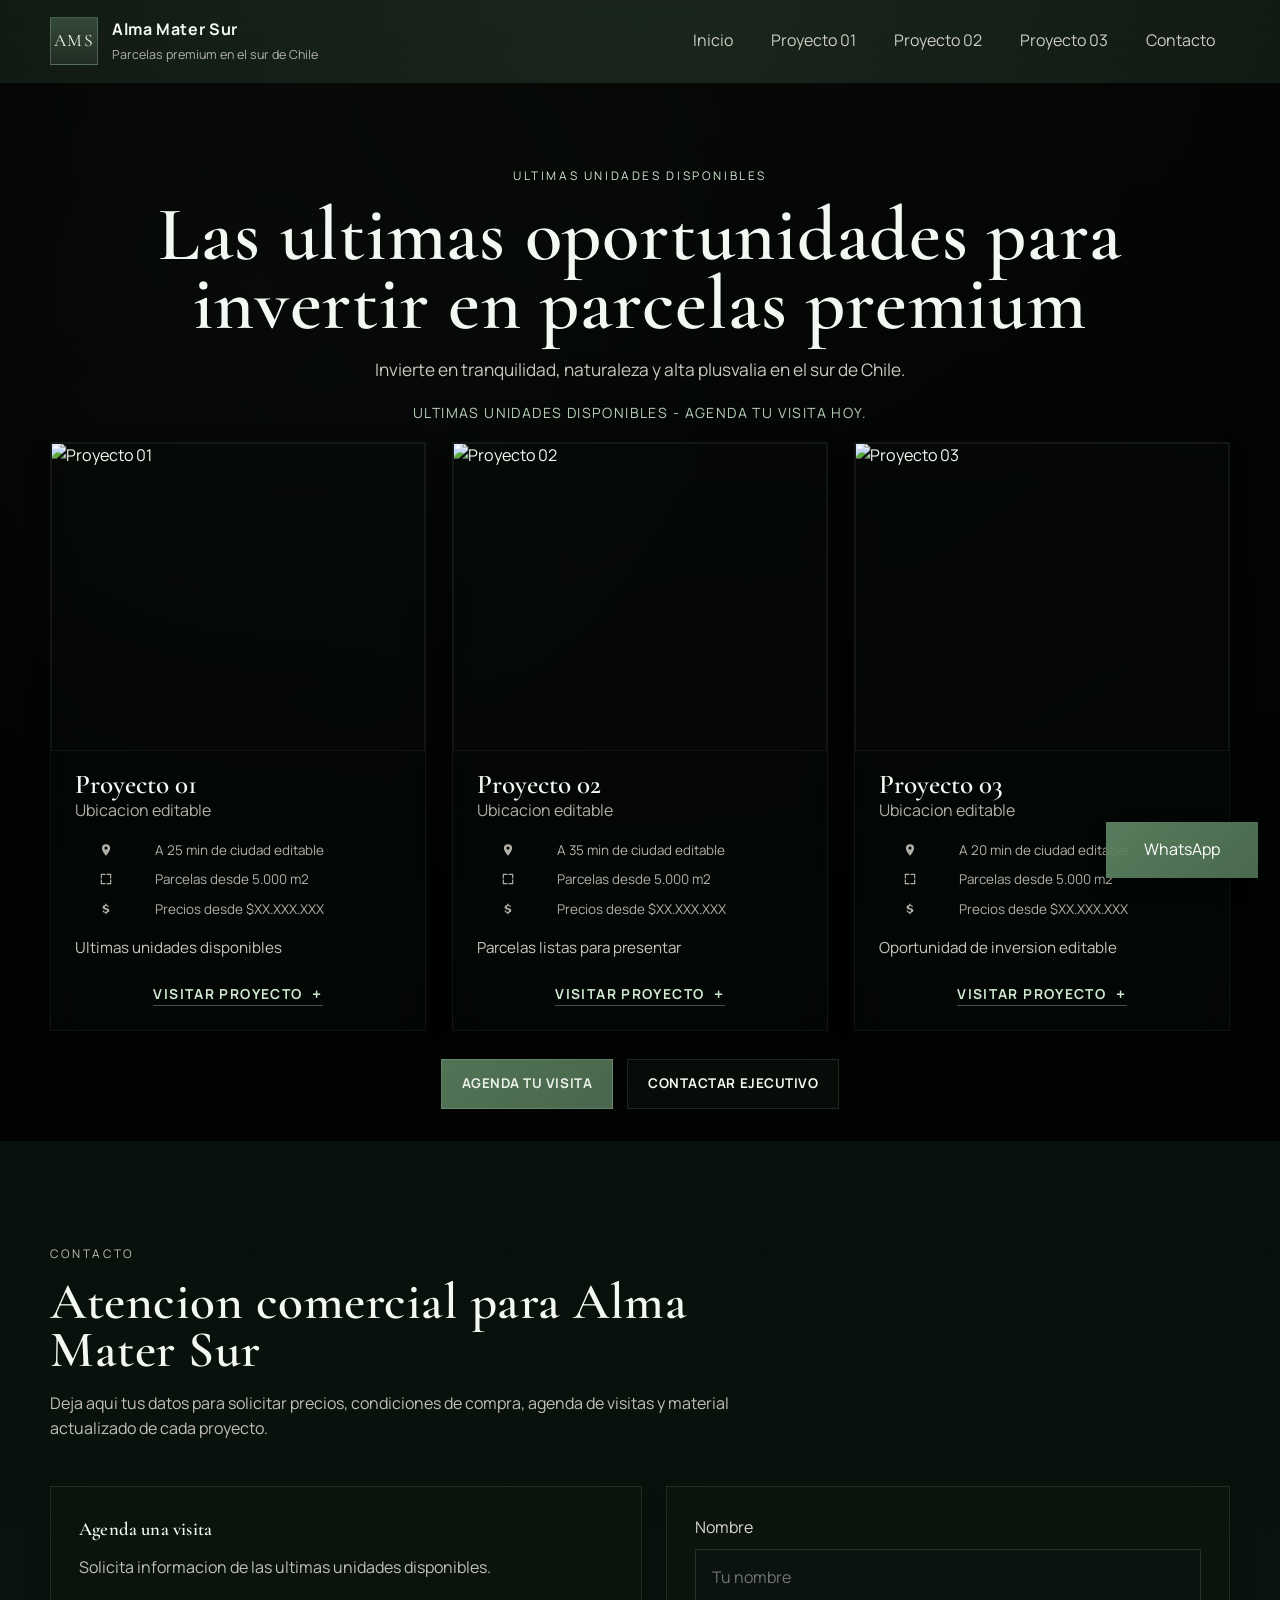
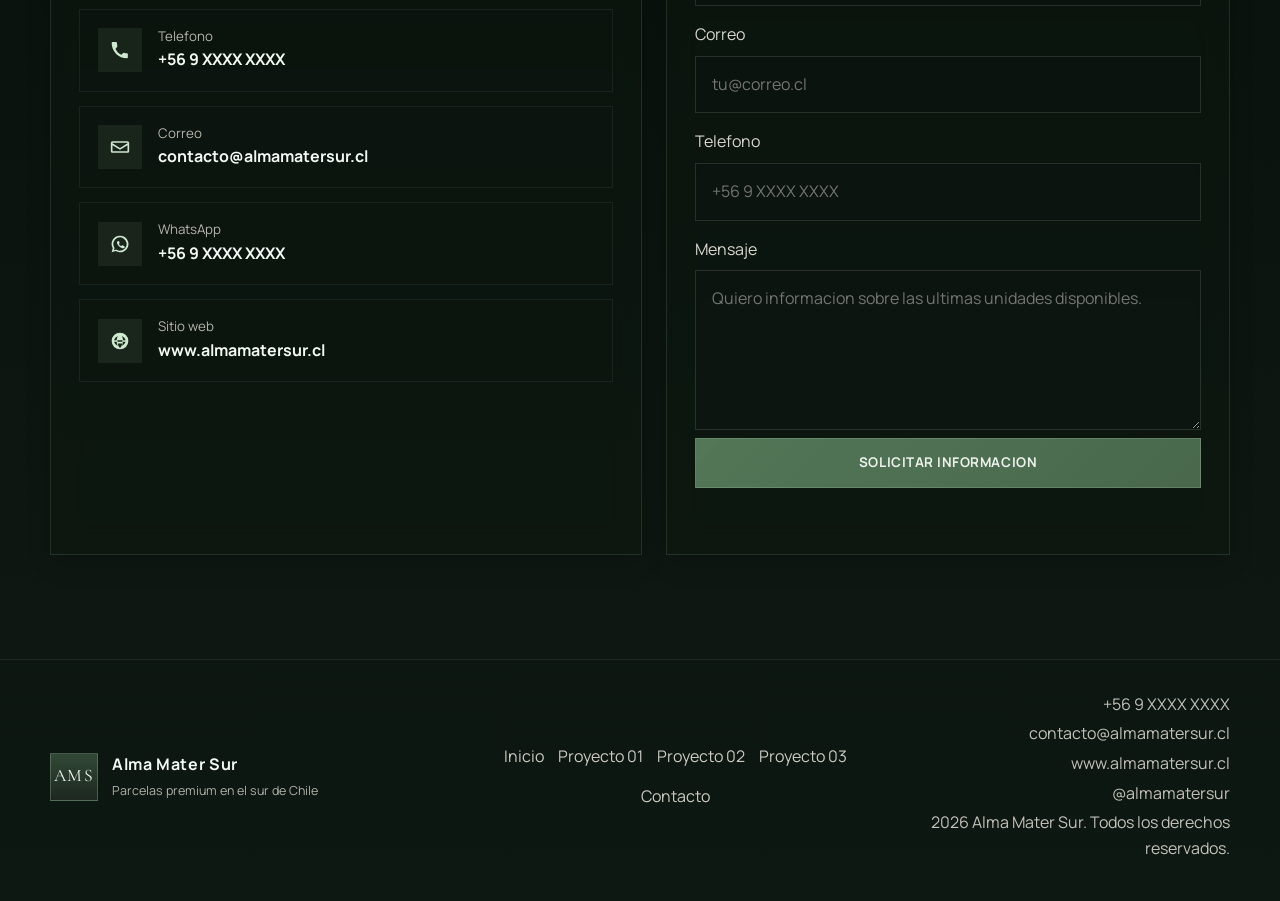
==== commit cab8170e: "Use YouTube video as homepage hero background" ====
--- a/index.html
+++ b/index.html
@@ -47,6 +47,17 @@
 
   <section class="hero" id="hero">
     <div class="hero-media"></div>
+    <div class="hero-video" aria-hidden="true">
+      <iframe
+        id="heroVideoFrame"
+        src=""
+        title="Video de portada Alma Mater Sur"
+        loading="eager"
+        referrerpolicy="strict-origin-when-cross-origin"
+        allow="accelerometer; autoplay; clipboard-write; encrypted-media; gyroscope; picture-in-picture; web-share"
+        tabindex="-1"
+      ></iframe>
+    </div>
     <div class="hero-overlay"></div>
     <div class="container hero-shell">
       <div class="hero-copy hero-copy-compact reveal">
--- a/css/styles.css
+++ b/css/styles.css
@@ -232,7 +232,8 @@
 }
 
 .hero-media,
-.hero-overlay {
+.hero-overlay,
+.hero-video {
   position: absolute;
   inset: 0;
 }
@@ -248,6 +249,24 @@
   background:
     linear-gradient(180deg, rgba(6, 10, 7, 0.08) 0%, rgba(6, 10, 7, 0.24) 100%),
     radial-gradient(circle at 20% 20%, rgba(143, 179, 146, 0.14), transparent 38%);
+}
+
+.hero-video {
+  overflow: hidden;
+  pointer-events: none;
+}
+
+.hero-video iframe {
+  position: absolute;
+  top: 50%;
+  left: 50%;
+  width: 100vw;
+  height: 56.25vw;
+  min-width: 177.78vh;
+  min-height: 100vh;
+  transform: translate(-50%, -50%);
+  border: 0;
+  opacity: 0.92;
 }
 
 .hero:not(.project-detail-hero) .hero-overlay {
@@ -894,6 +913,28 @@
   font-size: 0.92rem;
 }
 
+.video-embed-shell {
+  width: 100%;
+}
+
+.video-embed-frame {
+  position: relative;
+  width: 100%;
+  aspect-ratio: 16 / 9;
+  overflow: hidden;
+  border-radius: 18px;
+  border: 1px solid rgba(255, 255, 255, 0.08);
+  background: rgba(10, 18, 12, 0.16);
+  box-shadow: var(--shadow-md);
+}
+
+.video-embed-frame iframe {
+  width: 100%;
+  height: 100%;
+  border: 0;
+  display: block;
+}
+
 .units-panel {
   min-height: 260px;
 }
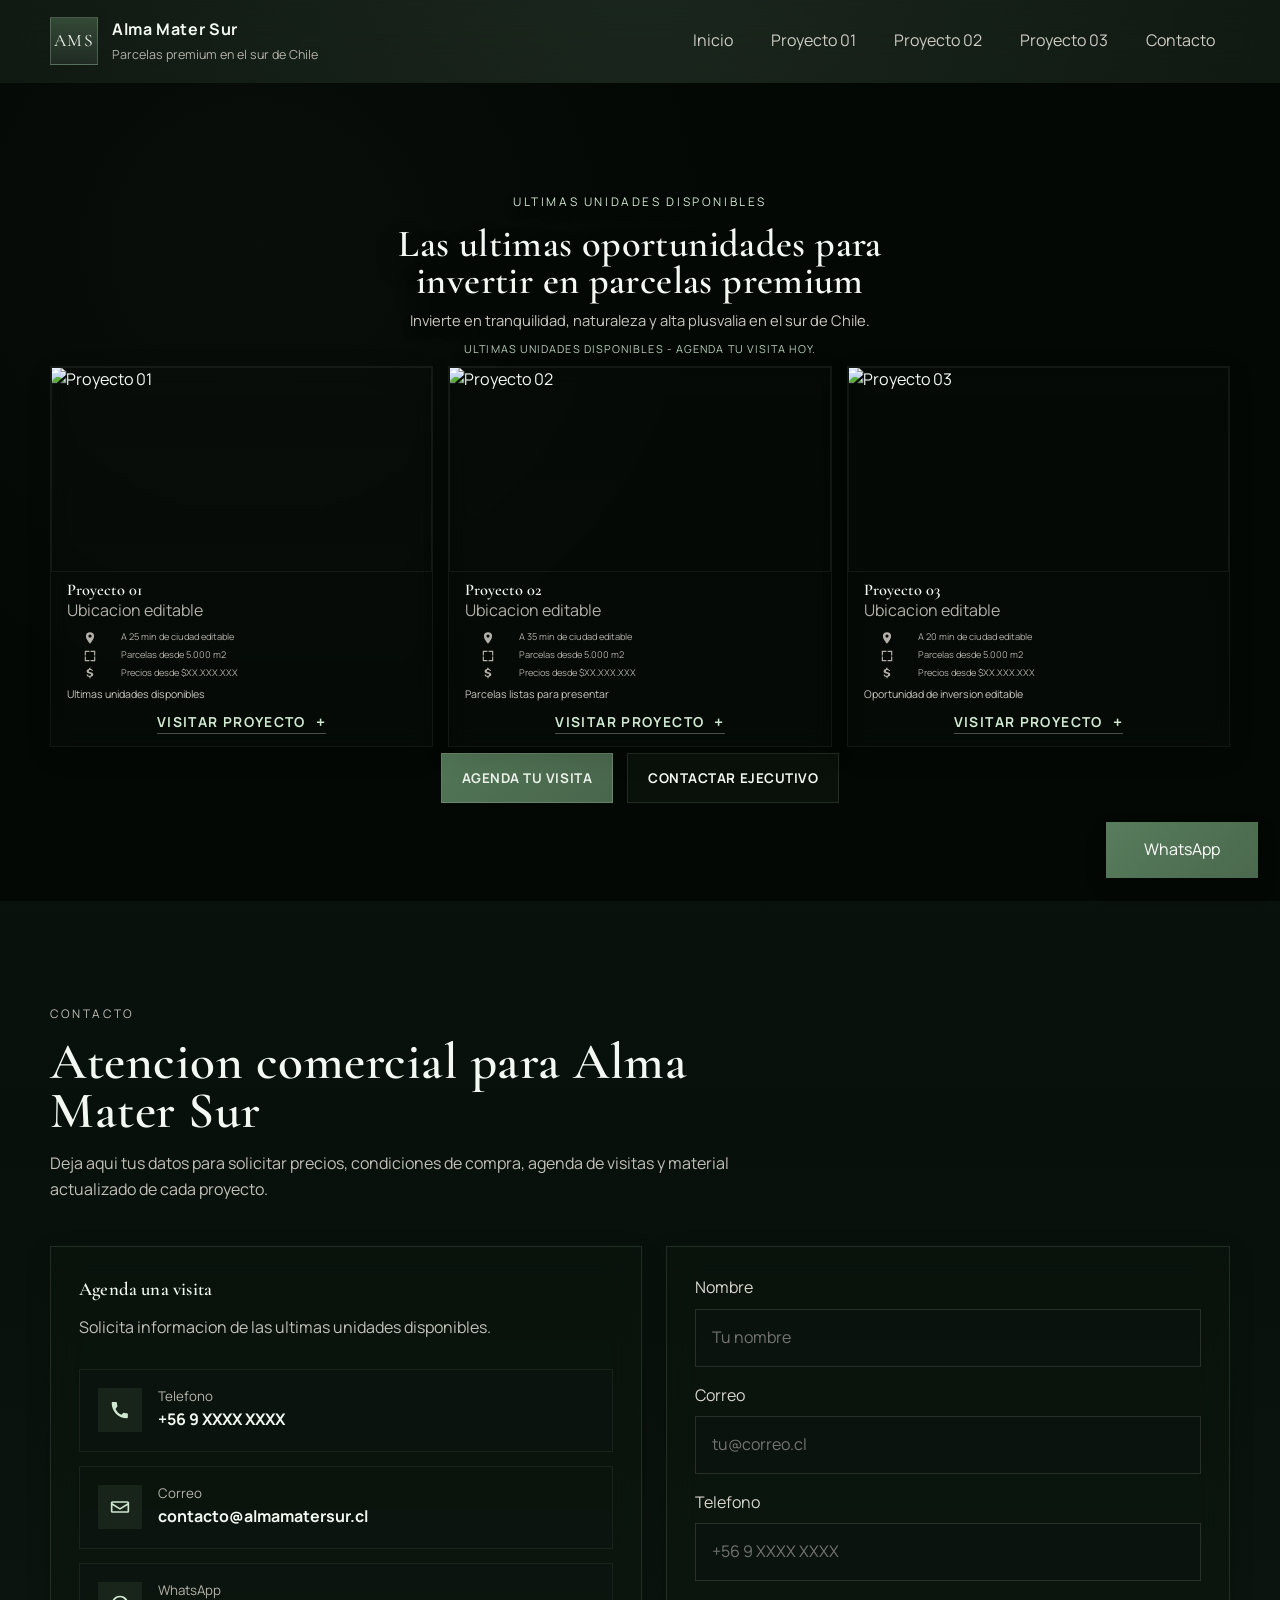
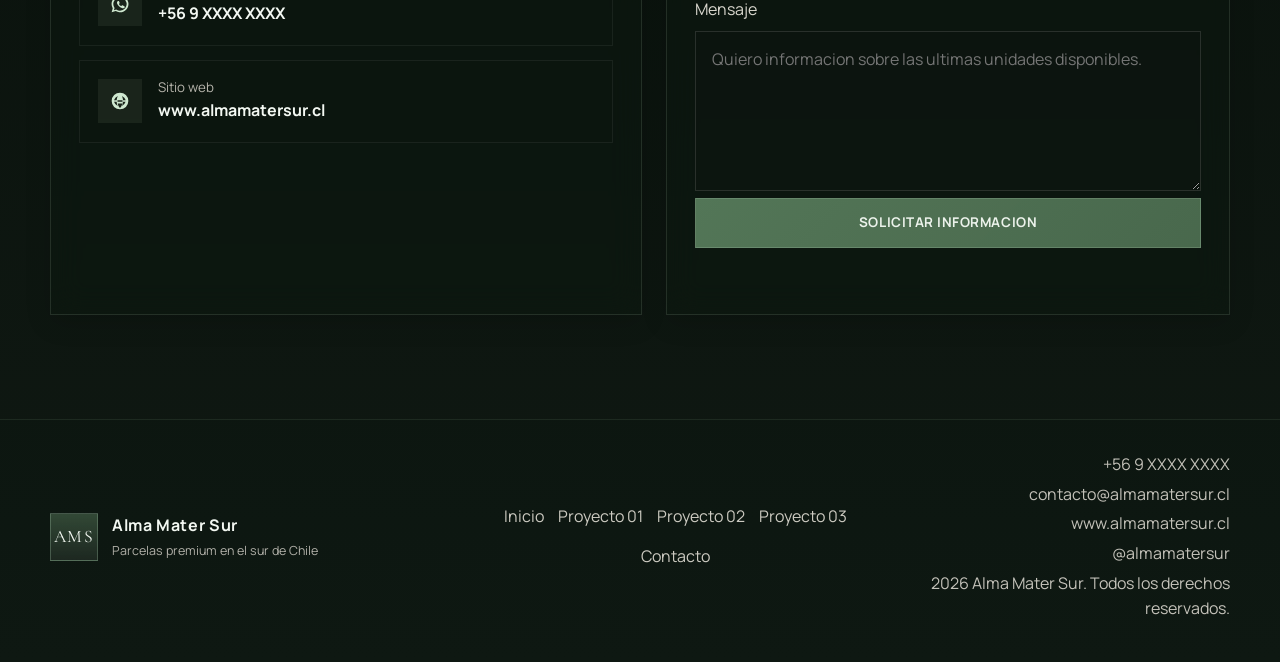
==== commit f684478f: "Contain homepage hero video within site background" ====
--- a/index.html
+++ b/index.html
@@ -48,15 +48,17 @@
   <section class="hero" id="hero">
     <div class="hero-media"></div>
     <div class="hero-video" aria-hidden="true">
-      <iframe
-        id="heroVideoFrame"
-        src=""
-        title="Video de portada Alma Mater Sur"
-        loading="eager"
-        referrerpolicy="strict-origin-when-cross-origin"
-        allow="accelerometer; autoplay; clipboard-write; encrypted-media; gyroscope; picture-in-picture; web-share"
-        tabindex="-1"
-      ></iframe>
+      <div class="hero-video-frame">
+        <iframe
+          id="heroVideoFrame"
+          src=""
+          title="Video de portada Alma Mater Sur"
+          loading="eager"
+          referrerpolicy="strict-origin-when-cross-origin"
+          allow="accelerometer; autoplay; clipboard-write; encrypted-media; gyroscope; picture-in-picture; web-share"
+          tabindex="-1"
+        ></iframe>
+      </div>
     </div>
     <div class="hero-overlay"></div>
     <div class="container hero-shell">
--- a/css/styles.css
+++ b/css/styles.css
@@ -37,6 +37,7 @@
     linear-gradient(180deg, #0f1812 0%, #08100b 50%, #101913 100%);
   color: var(--text);
   line-height: 1.6;
+  overflow-x: hidden;
 }
 
 body.menu-open,
@@ -223,12 +224,19 @@
 }
 
 .hero {
-  min-height: 100svh;
+  min-height: calc(100svh - 82px);
   display: flex;
   align-items: center;
   position: relative;
   isolation: isolate;
   overflow: clip;
+  background: var(--bg);
+}
+
+.site-header + .hero {
+  margin-top: 0;
+  min-height: calc(100svh - 82px);
+  height: auto;
 }
 
 .hero-media,
@@ -245,6 +253,11 @@
   transform: scale(1.02);
 }
 
+.hero:not(.project-detail-hero) .hero-media {
+  background: var(--bg);
+  transform: none;
+}
+
 .hero-overlay {
   background:
     linear-gradient(180deg, rgba(6, 10, 7, 0.08) 0%, rgba(6, 10, 7, 0.24) 100%),
@@ -254,25 +267,32 @@
 .hero-video {
   overflow: hidden;
   pointer-events: none;
+  display: grid;
+  place-items: center;
+  background: var(--bg);
+}
+
+.hero-video-frame {
+  position: relative;
+  width: min(100%, calc((100svh - 82px) * 16 / 9));
+  aspect-ratio: 16 / 9;
+  max-height: 100%;
+  background: var(--bg);
 }
 
 .hero-video iframe {
   position: absolute;
-  top: 50%;
-  left: 50%;
-  width: 100vw;
-  height: 56.25vw;
-  min-width: 177.78vh;
-  min-height: 100vh;
-  transform: translate(-50%, -50%);
+  inset: 0;
+  width: 100%;
+  height: 100%;
   border: 0;
-  opacity: 0.92;
+  opacity: 1;
 }
 
 .hero:not(.project-detail-hero) .hero-overlay {
   background:
-    linear-gradient(rgba(0, 0, 0, 0.75), rgba(0, 0, 0, 0.75)),
-    radial-gradient(circle at 20% 20%, rgba(143, 179, 146, 0.1), transparent 38%);
+    linear-gradient(rgba(0, 0, 0, 0.46), rgba(0, 0, 0, 0.46)),
+    radial-gradient(circle at 20% 20%, rgba(143, 179, 146, 0.06), transparent 38%);
 }
 
 .hero-shell {
@@ -284,13 +304,23 @@
   justify-content: center;
   align-items: center;
   gap: 22px;
-  padding: 112px 0 40px;
+  padding: 28px 0 18px;
+}
+
+.site-header + .hero .hero-shell {
+  min-height: calc(100svh - 82px);
+  padding-top: 24px;
+  padding-bottom: 12px;
 }
 
 .hero:not(.project-detail-hero) .hero-shell {
-  justify-content: flex-start;
-  gap: 18px;
-  padding: 84px 0 32px;
+  justify-content: center;
+  gap: 10px;
+}
+
+.hero:not(.project-detail-hero) .hero-copy {
+  max-width: 960px;
+  margin-top: 0;
 }
 
 .hero-copy {
@@ -300,13 +330,13 @@
 }
 
 .hero-copy-compact {
-  max-width: 980px;
+  max-width: 860px;
 }
 
 .hero-intro {
-  max-width: 720px;
+  max-width: 680px;
   margin: 0 auto;
-  font-size: 1.08rem;
+  font-size: 0.98rem;
   color: rgba(246, 241, 232, 0.82);
 }
 
@@ -318,12 +348,26 @@
   text-wrap: balance;
 }
 
+.hero:not(.project-detail-hero) .hero-copy h1 {
+  max-width: 920px;
+  margin-bottom: 10px;
+  font-size: clamp(2rem, 3.3vw, 3rem);
+  line-height: 0.98;
+  text-shadow: 0 10px 26px rgba(0, 0, 0, 0.34);
+}
+
 .hero-urgency {
-  margin: 18px 0 0;
-  font-size: 0.88rem;
+  margin: 12px 0 0;
+  font-size: 0.76rem;
   letter-spacing: 0.1em;
   text-transform: uppercase;
   color: rgba(207, 232, 208, 0.88);
+}
+
+.hero:not(.project-detail-hero) .hero-intro,
+.hero:not(.project-detail-hero) .hero-urgency,
+.hero:not(.project-detail-hero) .eyebrow {
+  text-shadow: 0 6px 18px rgba(0, 0, 0, 0.32);
 }
 
 .hero-text {
@@ -358,7 +402,7 @@
 .hero-projects {
   display: grid;
   grid-template-columns: repeat(3, minmax(0, 1fr));
-  gap: clamp(18px, 2vw, 28px);
+  gap: clamp(12px, 1.2vw, 18px);
 }
 
 .hero-project-card {
@@ -368,7 +412,7 @@
   text-align: left;
   min-width: 0;
   min-height: 100%;
-  padding: 0 0 24px;
+  padding: 0 0 16px;
   border-radius: 0;
   background: linear-gradient(180deg, rgba(10, 18, 12, 0.16), rgba(10, 18, 12, 0.24));
   box-shadow: var(--shadow-md);
@@ -380,9 +424,9 @@
 
 .hero-project-visual {
   width: 100%;
-  aspect-ratio: 5 / 4;
-  min-height: clamp(220px, 24vw, 310px);
-  margin: 0 0 20px;
+  aspect-ratio: 16 / 8.6;
+  min-height: clamp(96px, 9vw, 132px);
+  margin: 0 0 10px;
   overflow: hidden;
   border: 1px solid rgba(255, 255, 255, 0.06);
   background: rgba(10, 18, 12, 0.1);
@@ -414,7 +458,7 @@
 .hero-project-card span,
 .hero-project-line,
 .hero-card-btn {
-  padding-inline: 24px;
+  padding-inline: 16px;
 }
 
 .logo-placeholder {
@@ -436,7 +480,7 @@
 .unit-card h3 {
   display: block;
   font-family: "Cormorant Garamond", serif;
-  font-size: 1.7rem;
+  font-size: 1.14rem;
   font-weight: 600;
   line-height: 1.02;
 }
@@ -451,31 +495,31 @@
 }
 
 .hero-project-line {
-  margin: 16px 0 22px;
+  margin: 8px 0 10px;
   color: rgba(246, 241, 232, 0.82);
-  font-size: 0.95rem;
+  font-size: 0.7rem;
 }
 
 .hero-project-facts {
   display: grid;
-  gap: 8px;
-  margin: 16px 0 0;
-  padding: 0 24px;
+  gap: 4px;
+  margin: 8px 0 0;
+  padding: 0 16px;
   list-style: none;
   color: rgba(246, 241, 232, 0.72);
-  font-size: 0.84rem;
+  font-size: 0.64rem;
 }
 
 .hero-project-facts li {
   display: flex;
   align-items: center;
-  gap: 8px;
+  gap: 6px;
 }
 
 .fact-icon {
-  width: 18px;
-  height: 18px;
-  flex: 0 0 18px;
+  width: 15px;
+  height: 15px;
+  flex: 0 0 15px;
   display: inline-flex;
   align-items: center;
   justify-content: center;
@@ -712,11 +756,68 @@
 
 .hero-actions,
 .cta-strip-actions {
-  margin-top: 28px;
+  margin-top: 10px;
   display: flex;
   justify-content: center;
   gap: 14px;
   flex-wrap: wrap;
+}
+
+@media (min-width: 801px) and (max-height: 900px) {
+  .hero:not(.project-detail-hero) .hero-shell {
+    gap: 8px;
+  }
+
+  .hero:not(.project-detail-hero) .hero-copy h1 {
+    font-size: clamp(1.8rem, 3vw, 2.7rem);
+    margin-bottom: 8px;
+  }
+
+  .hero-intro {
+    font-size: 0.92rem;
+  }
+
+  .hero-urgency {
+    margin-top: 8px;
+    font-size: 0.68rem;
+  }
+
+  .hero-project-visual {
+    min-height: 84px;
+  }
+
+  .hero-project-card {
+    padding-bottom: 12px;
+  }
+
+  .hero-project-card strong,
+  .project-logo-copy strong,
+  .gallery-copy h3,
+  .unit-card h3 {
+    font-size: 1.02rem;
+  }
+
+  .hero-project-line {
+    margin: 6px 0 8px;
+    font-size: 0.66rem;
+  }
+
+  .hero-project-facts {
+    gap: 3px;
+    margin-top: 6px;
+    font-size: 0.58rem;
+  }
+
+  .fact-icon {
+    width: 13px;
+    height: 13px;
+    flex-basis: 13px;
+  }
+
+  .hero-actions,
+  .cta-strip-actions {
+    margin-top: 6px;
+  }
 }
 
 .btn {
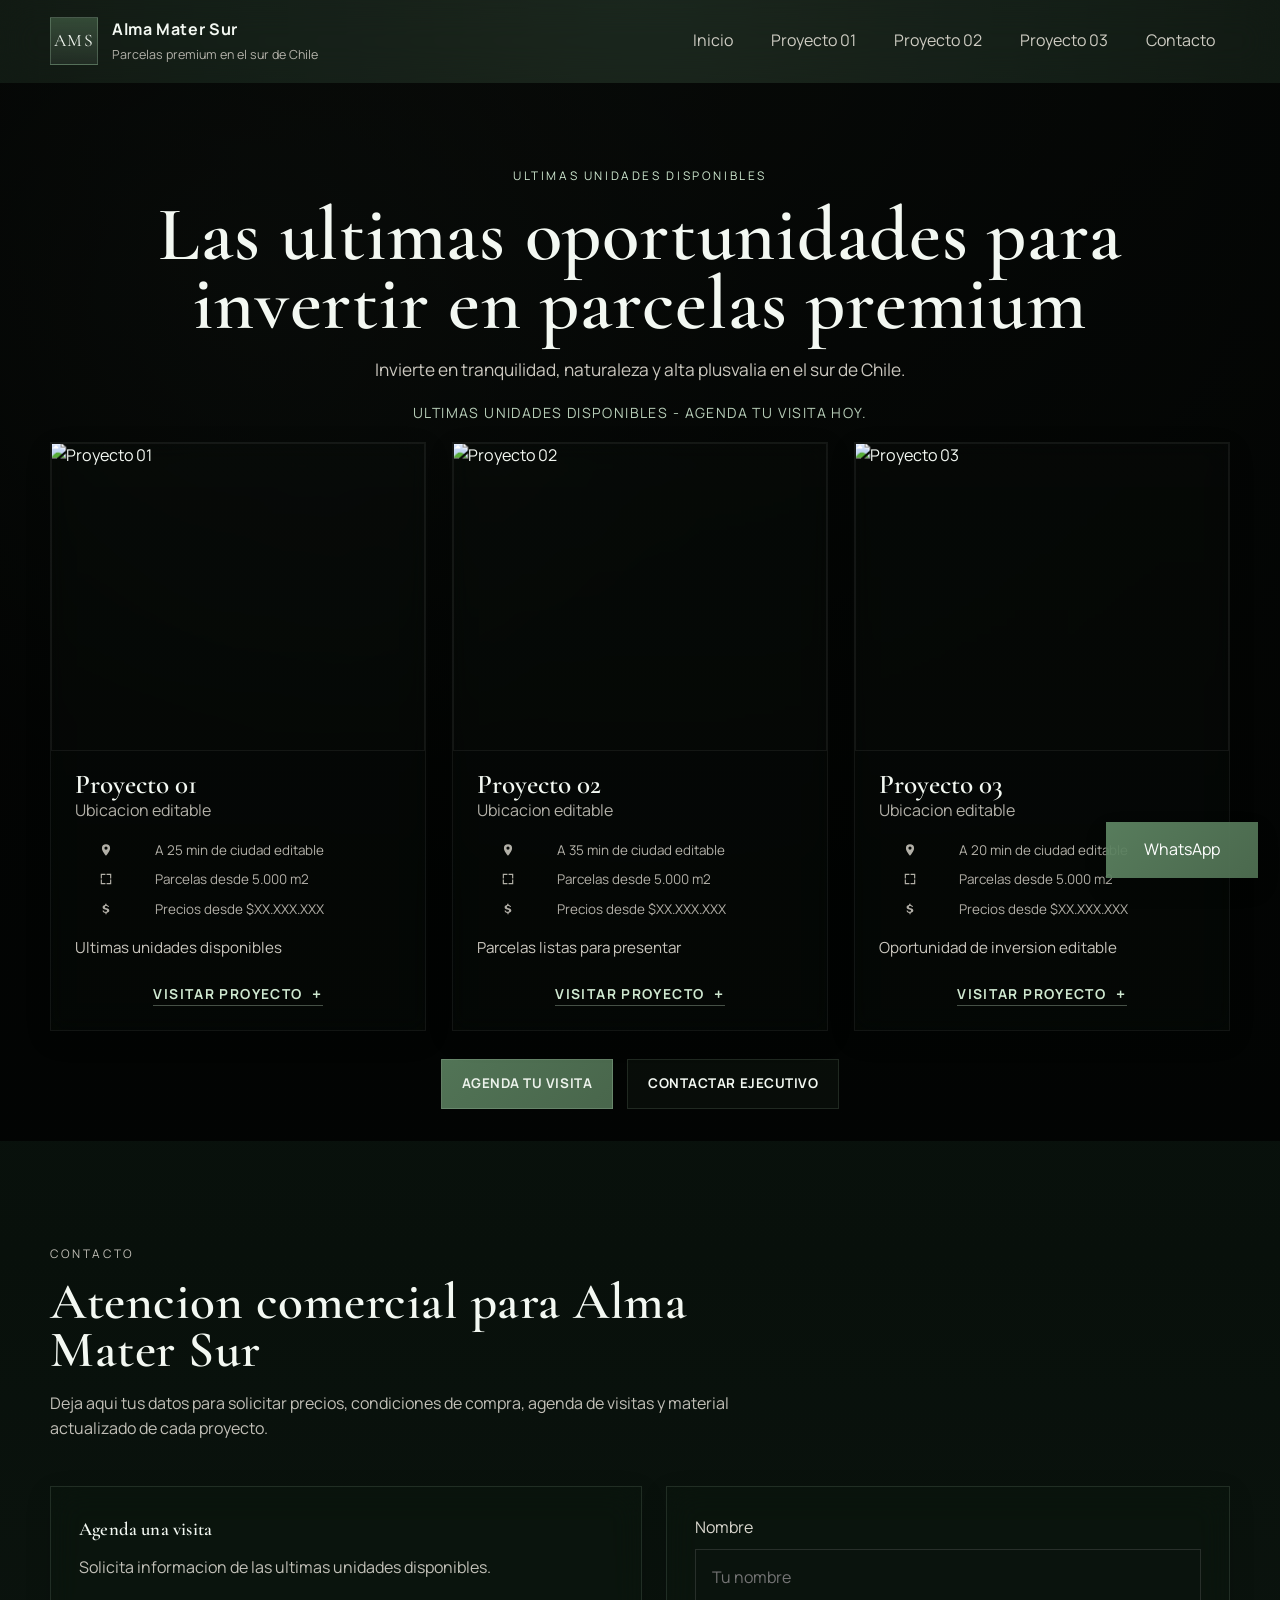
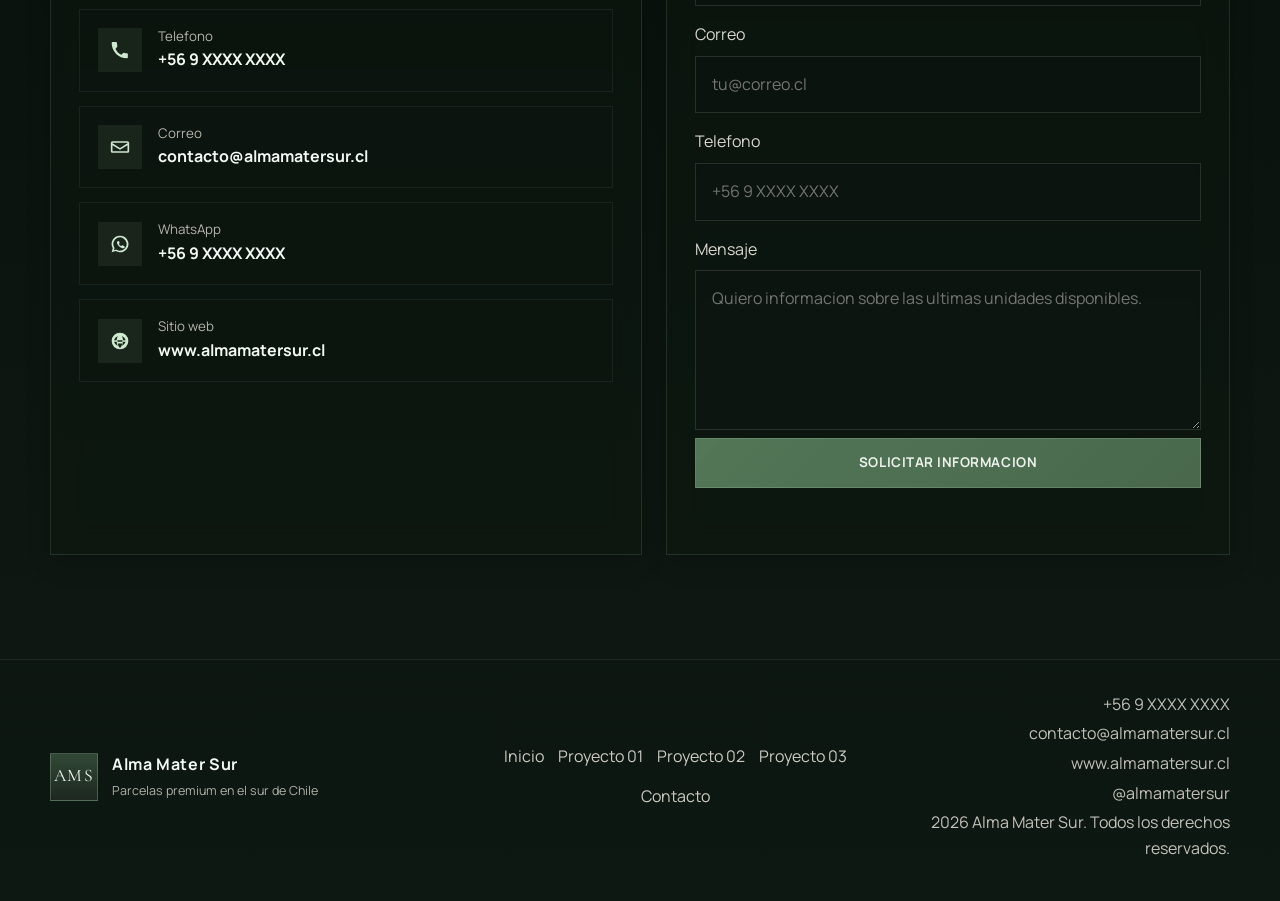
==== commit 418ebd0a: "Revert "Use YouTube video as homepage hero background" This reverts commit cab8170e3af83292205008655" ====
--- a/index.html
+++ b/index.html
@@ -47,19 +47,6 @@
 
   <section class="hero" id="hero">
     <div class="hero-media"></div>
-    <div class="hero-video" aria-hidden="true">
-      <div class="hero-video-frame">
-        <iframe
-          id="heroVideoFrame"
-          src=""
-          title="Video de portada Alma Mater Sur"
-          loading="eager"
-          referrerpolicy="strict-origin-when-cross-origin"
-          allow="accelerometer; autoplay; clipboard-write; encrypted-media; gyroscope; picture-in-picture; web-share"
-          tabindex="-1"
-        ></iframe>
-      </div>
-    </div>
     <div class="hero-overlay"></div>
     <div class="container hero-shell">
       <div class="hero-copy hero-copy-compact reveal">
--- a/css/styles.css
+++ b/css/styles.css
@@ -37,7 +37,6 @@
     linear-gradient(180deg, #0f1812 0%, #08100b 50%, #101913 100%);
   color: var(--text);
   line-height: 1.6;
-  overflow-x: hidden;
 }
 
 body.menu-open,
@@ -224,24 +223,16 @@
 }
 
 .hero {
-  min-height: calc(100svh - 82px);
+  min-height: 100svh;
   display: flex;
   align-items: center;
   position: relative;
   isolation: isolate;
   overflow: clip;
-  background: var(--bg);
-}
-
-.site-header + .hero {
-  margin-top: 0;
-  min-height: calc(100svh - 82px);
-  height: auto;
 }
 
 .hero-media,
-.hero-overlay,
-.hero-video {
+.hero-overlay {
   position: absolute;
   inset: 0;
 }
@@ -253,46 +244,16 @@
   transform: scale(1.02);
 }
 
-.hero:not(.project-detail-hero) .hero-media {
-  background: var(--bg);
-  transform: none;
-}
-
 .hero-overlay {
   background:
     linear-gradient(180deg, rgba(6, 10, 7, 0.08) 0%, rgba(6, 10, 7, 0.24) 100%),
     radial-gradient(circle at 20% 20%, rgba(143, 179, 146, 0.14), transparent 38%);
 }
 
-.hero-video {
-  overflow: hidden;
-  pointer-events: none;
-  display: grid;
-  place-items: center;
-  background: var(--bg);
-}
-
-.hero-video-frame {
-  position: relative;
-  width: min(100%, calc((100svh - 82px) * 16 / 9));
-  aspect-ratio: 16 / 9;
-  max-height: 100%;
-  background: var(--bg);
-}
-
-.hero-video iframe {
-  position: absolute;
-  inset: 0;
-  width: 100%;
-  height: 100%;
-  border: 0;
-  opacity: 1;
-}
-
 .hero:not(.project-detail-hero) .hero-overlay {
   background:
-    linear-gradient(rgba(0, 0, 0, 0.46), rgba(0, 0, 0, 0.46)),
-    radial-gradient(circle at 20% 20%, rgba(143, 179, 146, 0.06), transparent 38%);
+    linear-gradient(rgba(0, 0, 0, 0.75), rgba(0, 0, 0, 0.75)),
+    radial-gradient(circle at 20% 20%, rgba(143, 179, 146, 0.1), transparent 38%);
 }
 
 .hero-shell {
@@ -304,23 +265,13 @@
   justify-content: center;
   align-items: center;
   gap: 22px;
-  padding: 28px 0 18px;
-}
-
-.site-header + .hero .hero-shell {
-  min-height: calc(100svh - 82px);
-  padding-top: 24px;
-  padding-bottom: 12px;
+  padding: 112px 0 40px;
 }
 
 .hero:not(.project-detail-hero) .hero-shell {
-  justify-content: center;
-  gap: 10px;
-}
-
-.hero:not(.project-detail-hero) .hero-copy {
-  max-width: 960px;
-  margin-top: 0;
+  justify-content: flex-start;
+  gap: 18px;
+  padding: 84px 0 32px;
 }
 
 .hero-copy {
@@ -330,13 +281,13 @@
 }
 
 .hero-copy-compact {
-  max-width: 860px;
+  max-width: 980px;
 }
 
 .hero-intro {
-  max-width: 680px;
+  max-width: 720px;
   margin: 0 auto;
-  font-size: 0.98rem;
+  font-size: 1.08rem;
   color: rgba(246, 241, 232, 0.82);
 }
 
@@ -348,26 +299,12 @@
   text-wrap: balance;
 }
 
-.hero:not(.project-detail-hero) .hero-copy h1 {
-  max-width: 920px;
-  margin-bottom: 10px;
-  font-size: clamp(2rem, 3.3vw, 3rem);
-  line-height: 0.98;
-  text-shadow: 0 10px 26px rgba(0, 0, 0, 0.34);
-}
-
 .hero-urgency {
-  margin: 12px 0 0;
-  font-size: 0.76rem;
+  margin: 18px 0 0;
+  font-size: 0.88rem;
   letter-spacing: 0.1em;
   text-transform: uppercase;
   color: rgba(207, 232, 208, 0.88);
-}
-
-.hero:not(.project-detail-hero) .hero-intro,
-.hero:not(.project-detail-hero) .hero-urgency,
-.hero:not(.project-detail-hero) .eyebrow {
-  text-shadow: 0 6px 18px rgba(0, 0, 0, 0.32);
 }
 
 .hero-text {
@@ -402,7 +339,7 @@
 .hero-projects {
   display: grid;
   grid-template-columns: repeat(3, minmax(0, 1fr));
-  gap: clamp(12px, 1.2vw, 18px);
+  gap: clamp(18px, 2vw, 28px);
 }
 
 .hero-project-card {
@@ -412,7 +349,7 @@
   text-align: left;
   min-width: 0;
   min-height: 100%;
-  padding: 0 0 16px;
+  padding: 0 0 24px;
   border-radius: 0;
   background: linear-gradient(180deg, rgba(10, 18, 12, 0.16), rgba(10, 18, 12, 0.24));
   box-shadow: var(--shadow-md);
@@ -424,9 +361,9 @@
 
 .hero-project-visual {
   width: 100%;
-  aspect-ratio: 16 / 8.6;
-  min-height: clamp(96px, 9vw, 132px);
-  margin: 0 0 10px;
+  aspect-ratio: 5 / 4;
+  min-height: clamp(220px, 24vw, 310px);
+  margin: 0 0 20px;
   overflow: hidden;
   border: 1px solid rgba(255, 255, 255, 0.06);
   background: rgba(10, 18, 12, 0.1);
@@ -458,7 +395,7 @@
 .hero-project-card span,
 .hero-project-line,
 .hero-card-btn {
-  padding-inline: 16px;
+  padding-inline: 24px;
 }
 
 .logo-placeholder {
@@ -480,7 +417,7 @@
 .unit-card h3 {
   display: block;
   font-family: "Cormorant Garamond", serif;
-  font-size: 1.14rem;
+  font-size: 1.7rem;
   font-weight: 600;
   line-height: 1.02;
 }
@@ -495,31 +432,31 @@
 }
 
 .hero-project-line {
-  margin: 8px 0 10px;
+  margin: 16px 0 22px;
   color: rgba(246, 241, 232, 0.82);
-  font-size: 0.7rem;
+  font-size: 0.95rem;
 }
 
 .hero-project-facts {
   display: grid;
-  gap: 4px;
-  margin: 8px 0 0;
-  padding: 0 16px;
+  gap: 8px;
+  margin: 16px 0 0;
+  padding: 0 24px;
   list-style: none;
   color: rgba(246, 241, 232, 0.72);
-  font-size: 0.64rem;
+  font-size: 0.84rem;
 }
 
 .hero-project-facts li {
   display: flex;
   align-items: center;
-  gap: 6px;
+  gap: 8px;
 }
 
 .fact-icon {
-  width: 15px;
-  height: 15px;
-  flex: 0 0 15px;
+  width: 18px;
+  height: 18px;
+  flex: 0 0 18px;
   display: inline-flex;
   align-items: center;
   justify-content: center;
@@ -756,68 +693,11 @@
 
 .hero-actions,
 .cta-strip-actions {
-  margin-top: 10px;
+  margin-top: 28px;
   display: flex;
   justify-content: center;
   gap: 14px;
   flex-wrap: wrap;
-}
-
-@media (min-width: 801px) and (max-height: 900px) {
-  .hero:not(.project-detail-hero) .hero-shell {
-    gap: 8px;
-  }
-
-  .hero:not(.project-detail-hero) .hero-copy h1 {
-    font-size: clamp(1.8rem, 3vw, 2.7rem);
-    margin-bottom: 8px;
-  }
-
-  .hero-intro {
-    font-size: 0.92rem;
-  }
-
-  .hero-urgency {
-    margin-top: 8px;
-    font-size: 0.68rem;
-  }
-
-  .hero-project-visual {
-    min-height: 84px;
-  }
-
-  .hero-project-card {
-    padding-bottom: 12px;
-  }
-
-  .hero-project-card strong,
-  .project-logo-copy strong,
-  .gallery-copy h3,
-  .unit-card h3 {
-    font-size: 1.02rem;
-  }
-
-  .hero-project-line {
-    margin: 6px 0 8px;
-    font-size: 0.66rem;
-  }
-
-  .hero-project-facts {
-    gap: 3px;
-    margin-top: 6px;
-    font-size: 0.58rem;
-  }
-
-  .fact-icon {
-    width: 13px;
-    height: 13px;
-    flex-basis: 13px;
-  }
-
-  .hero-actions,
-  .cta-strip-actions {
-    margin-top: 6px;
-  }
 }
 
 .btn {
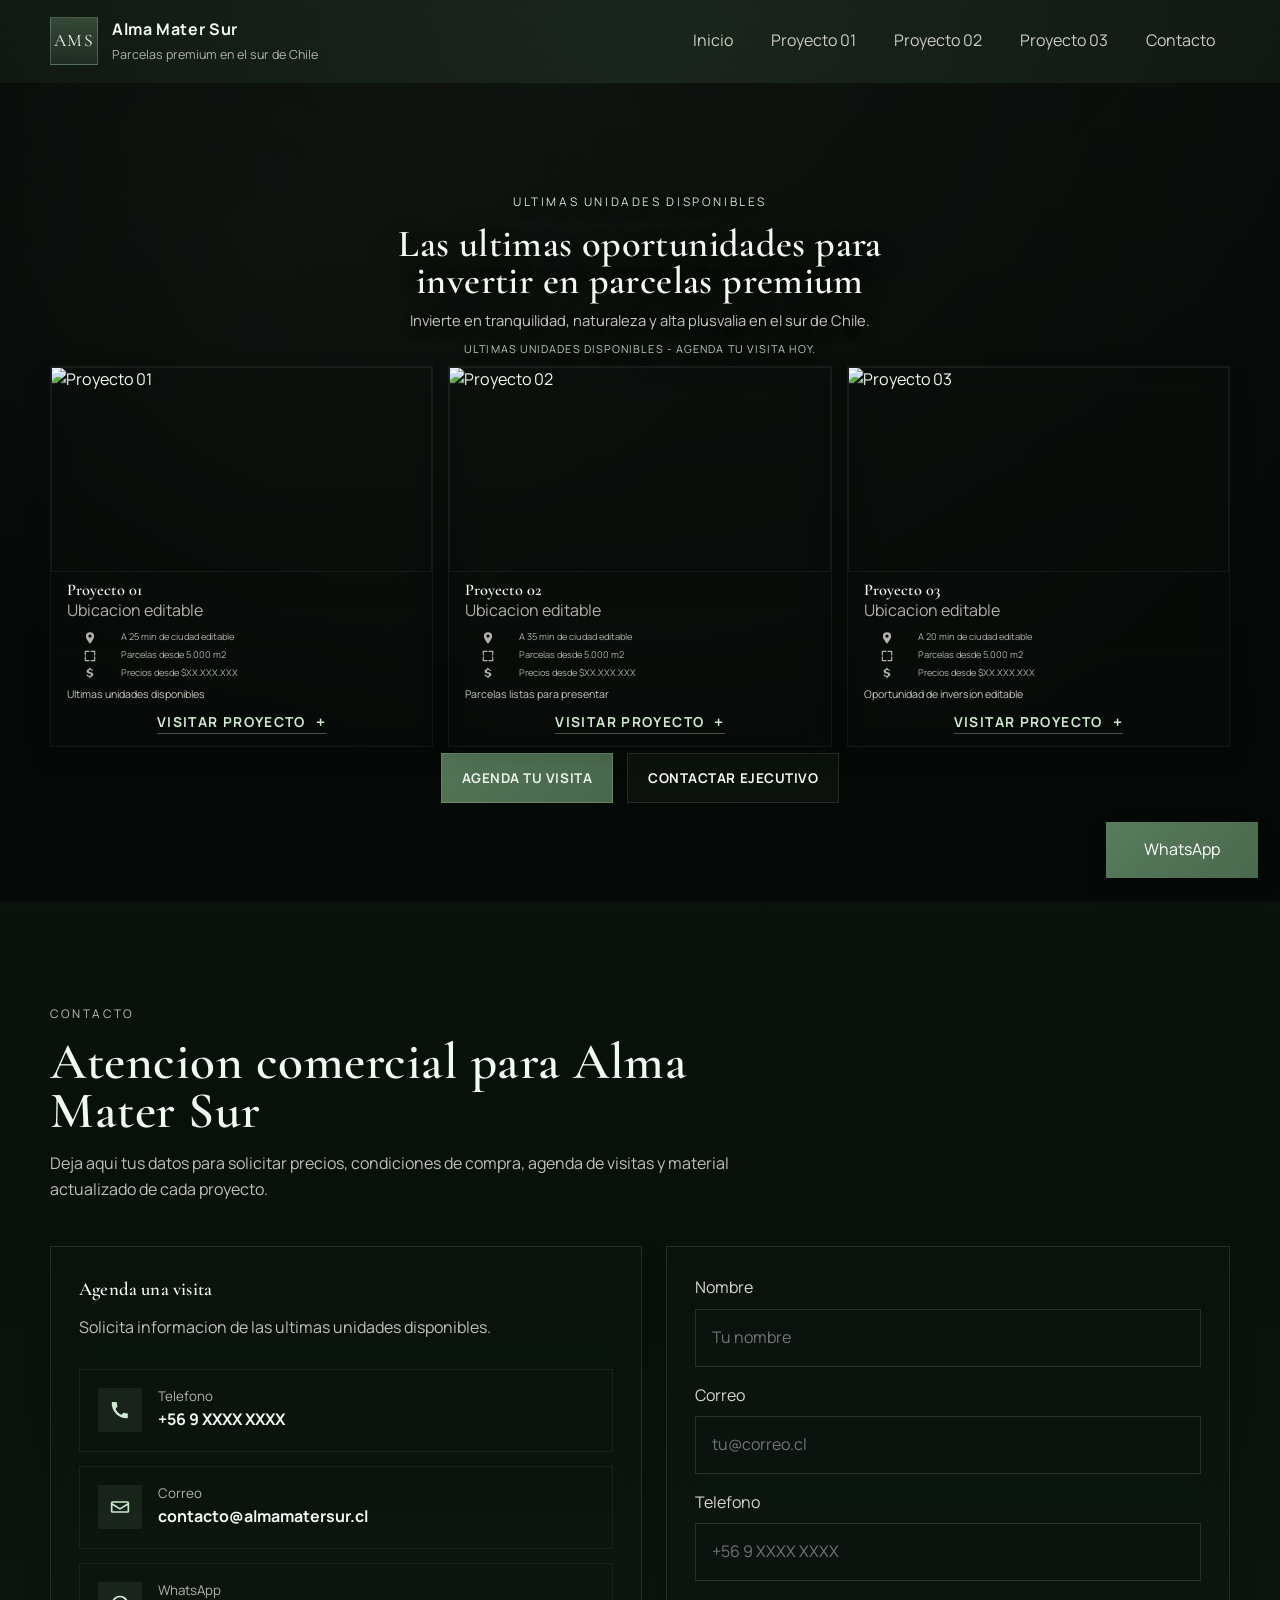
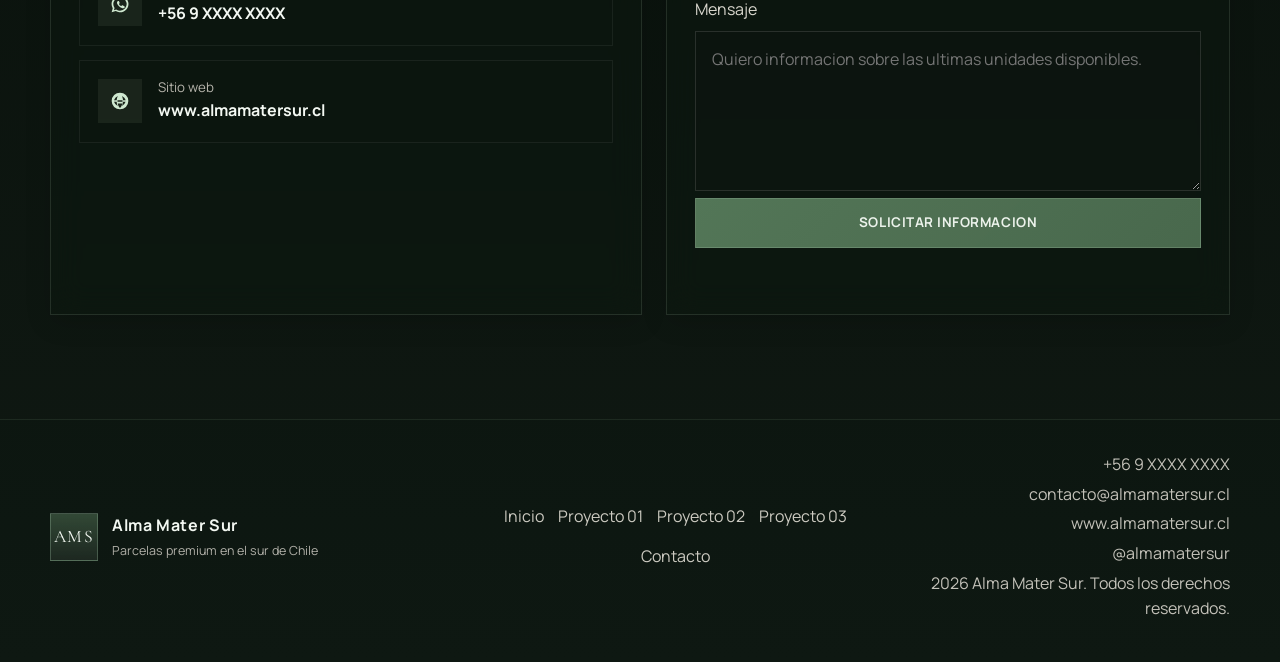
==== commit 30cfaca7: "Revert "Contain homepage hero video within site background" This reverts commit f684478f4464f6f96a36" ====
--- a/index.html
+++ b/index.html
@@ -47,6 +47,17 @@
 
   <section class="hero" id="hero">
     <div class="hero-media"></div>
+    <div class="hero-video" aria-hidden="true">
+      <iframe
+        id="heroVideoFrame"
+        src=""
+        title="Video de portada Alma Mater Sur"
+        loading="eager"
+        referrerpolicy="strict-origin-when-cross-origin"
+        allow="accelerometer; autoplay; clipboard-write; encrypted-media; gyroscope; picture-in-picture; web-share"
+        tabindex="-1"
+      ></iframe>
+    </div>
     <div class="hero-overlay"></div>
     <div class="container hero-shell">
       <div class="hero-copy hero-copy-compact reveal">
--- a/css/styles.css
+++ b/css/styles.css
@@ -37,6 +37,7 @@
     linear-gradient(180deg, #0f1812 0%, #08100b 50%, #101913 100%);
   color: var(--text);
   line-height: 1.6;
+  overflow-x: hidden;
 }
 
 body.menu-open,
@@ -223,7 +224,7 @@
 }
 
 .hero {
-  min-height: 100svh;
+  min-height: calc(100svh - 82px);
   display: flex;
   align-items: center;
   position: relative;
@@ -231,8 +232,15 @@
   overflow: clip;
 }
 
+.site-header + .hero {
+  margin-top: 0;
+  min-height: calc(100svh - 82px);
+  height: auto;
+}
+
 .hero-media,
-.hero-overlay {
+.hero-overlay,
+.hero-video {
   position: absolute;
   inset: 0;
 }
@@ -250,10 +258,28 @@
     radial-gradient(circle at 20% 20%, rgba(143, 179, 146, 0.14), transparent 38%);
 }
 
+.hero-video {
+  overflow: hidden;
+  pointer-events: none;
+}
+
+.hero-video iframe {
+  position: absolute;
+  top: 50%;
+  left: 50%;
+  width: 116vw;
+  height: 65.25vw;
+  min-width: 206.22vh;
+  min-height: 116vh;
+  transform: translate(-50%, -50%);
+  border: 0;
+  opacity: 1;
+}
+
 .hero:not(.project-detail-hero) .hero-overlay {
   background:
-    linear-gradient(rgba(0, 0, 0, 0.75), rgba(0, 0, 0, 0.75)),
-    radial-gradient(circle at 20% 20%, rgba(143, 179, 146, 0.1), transparent 38%);
+    linear-gradient(rgba(0, 0, 0, 0.46), rgba(0, 0, 0, 0.46)),
+    radial-gradient(circle at 20% 20%, rgba(143, 179, 146, 0.06), transparent 38%);
 }
 
 .hero-shell {
@@ -265,13 +291,23 @@
   justify-content: center;
   align-items: center;
   gap: 22px;
-  padding: 112px 0 40px;
+  padding: 28px 0 18px;
+}
+
+.site-header + .hero .hero-shell {
+  min-height: calc(100svh - 82px);
+  padding-top: 24px;
+  padding-bottom: 12px;
 }
 
 .hero:not(.project-detail-hero) .hero-shell {
-  justify-content: flex-start;
-  gap: 18px;
-  padding: 84px 0 32px;
+  justify-content: center;
+  gap: 10px;
+}
+
+.hero:not(.project-detail-hero) .hero-copy {
+  max-width: 960px;
+  margin-top: 0;
 }
 
 .hero-copy {
@@ -281,13 +317,13 @@
 }
 
 .hero-copy-compact {
-  max-width: 980px;
+  max-width: 860px;
 }
 
 .hero-intro {
-  max-width: 720px;
+  max-width: 680px;
   margin: 0 auto;
-  font-size: 1.08rem;
+  font-size: 0.98rem;
   color: rgba(246, 241, 232, 0.82);
 }
 
@@ -299,12 +335,26 @@
   text-wrap: balance;
 }
 
+.hero:not(.project-detail-hero) .hero-copy h1 {
+  max-width: 920px;
+  margin-bottom: 10px;
+  font-size: clamp(2rem, 3.3vw, 3rem);
+  line-height: 0.98;
+  text-shadow: 0 10px 26px rgba(0, 0, 0, 0.34);
+}
+
 .hero-urgency {
-  margin: 18px 0 0;
-  font-size: 0.88rem;
+  margin: 12px 0 0;
+  font-size: 0.76rem;
   letter-spacing: 0.1em;
   text-transform: uppercase;
   color: rgba(207, 232, 208, 0.88);
+}
+
+.hero:not(.project-detail-hero) .hero-intro,
+.hero:not(.project-detail-hero) .hero-urgency,
+.hero:not(.project-detail-hero) .eyebrow {
+  text-shadow: 0 6px 18px rgba(0, 0, 0, 0.32);
 }
 
 .hero-text {
@@ -339,7 +389,7 @@
 .hero-projects {
   display: grid;
   grid-template-columns: repeat(3, minmax(0, 1fr));
-  gap: clamp(18px, 2vw, 28px);
+  gap: clamp(12px, 1.2vw, 18px);
 }
 
 .hero-project-card {
@@ -349,7 +399,7 @@
   text-align: left;
   min-width: 0;
   min-height: 100%;
-  padding: 0 0 24px;
+  padding: 0 0 16px;
   border-radius: 0;
   background: linear-gradient(180deg, rgba(10, 18, 12, 0.16), rgba(10, 18, 12, 0.24));
   box-shadow: var(--shadow-md);
@@ -361,9 +411,9 @@
 
 .hero-project-visual {
   width: 100%;
-  aspect-ratio: 5 / 4;
-  min-height: clamp(220px, 24vw, 310px);
-  margin: 0 0 20px;
+  aspect-ratio: 16 / 8.6;
+  min-height: clamp(96px, 9vw, 132px);
+  margin: 0 0 10px;
   overflow: hidden;
   border: 1px solid rgba(255, 255, 255, 0.06);
   background: rgba(10, 18, 12, 0.1);
@@ -395,7 +445,7 @@
 .hero-project-card span,
 .hero-project-line,
 .hero-card-btn {
-  padding-inline: 24px;
+  padding-inline: 16px;
 }
 
 .logo-placeholder {
@@ -417,7 +467,7 @@
 .unit-card h3 {
   display: block;
   font-family: "Cormorant Garamond", serif;
-  font-size: 1.7rem;
+  font-size: 1.14rem;
   font-weight: 600;
   line-height: 1.02;
 }
@@ -432,31 +482,31 @@
 }
 
 .hero-project-line {
-  margin: 16px 0 22px;
+  margin: 8px 0 10px;
   color: rgba(246, 241, 232, 0.82);
-  font-size: 0.95rem;
+  font-size: 0.7rem;
 }
 
 .hero-project-facts {
   display: grid;
-  gap: 8px;
-  margin: 16px 0 0;
-  padding: 0 24px;
+  gap: 4px;
+  margin: 8px 0 0;
+  padding: 0 16px;
   list-style: none;
   color: rgba(246, 241, 232, 0.72);
-  font-size: 0.84rem;
+  font-size: 0.64rem;
 }
 
 .hero-project-facts li {
   display: flex;
   align-items: center;
-  gap: 8px;
+  gap: 6px;
 }
 
 .fact-icon {
-  width: 18px;
-  height: 18px;
-  flex: 0 0 18px;
+  width: 15px;
+  height: 15px;
+  flex: 0 0 15px;
   display: inline-flex;
   align-items: center;
   justify-content: center;
@@ -693,11 +743,68 @@
 
 .hero-actions,
 .cta-strip-actions {
-  margin-top: 28px;
+  margin-top: 10px;
   display: flex;
   justify-content: center;
   gap: 14px;
   flex-wrap: wrap;
+}
+
+@media (min-width: 801px) and (max-height: 900px) {
+  .hero:not(.project-detail-hero) .hero-shell {
+    gap: 8px;
+  }
+
+  .hero:not(.project-detail-hero) .hero-copy h1 {
+    font-size: clamp(1.8rem, 3vw, 2.7rem);
+    margin-bottom: 8px;
+  }
+
+  .hero-intro {
+    font-size: 0.92rem;
+  }
+
+  .hero-urgency {
+    margin-top: 8px;
+    font-size: 0.68rem;
+  }
+
+  .hero-project-visual {
+    min-height: 84px;
+  }
+
+  .hero-project-card {
+    padding-bottom: 12px;
+  }
+
+  .hero-project-card strong,
+  .project-logo-copy strong,
+  .gallery-copy h3,
+  .unit-card h3 {
+    font-size: 1.02rem;
+  }
+
+  .hero-project-line {
+    margin: 6px 0 8px;
+    font-size: 0.66rem;
+  }
+
+  .hero-project-facts {
+    gap: 3px;
+    margin-top: 6px;
+    font-size: 0.58rem;
+  }
+
+  .fact-icon {
+    width: 13px;
+    height: 13px;
+    flex-basis: 13px;
+  }
+
+  .hero-actions,
+  .cta-strip-actions {
+    margin-top: 6px;
+  }
 }
 
 .btn {
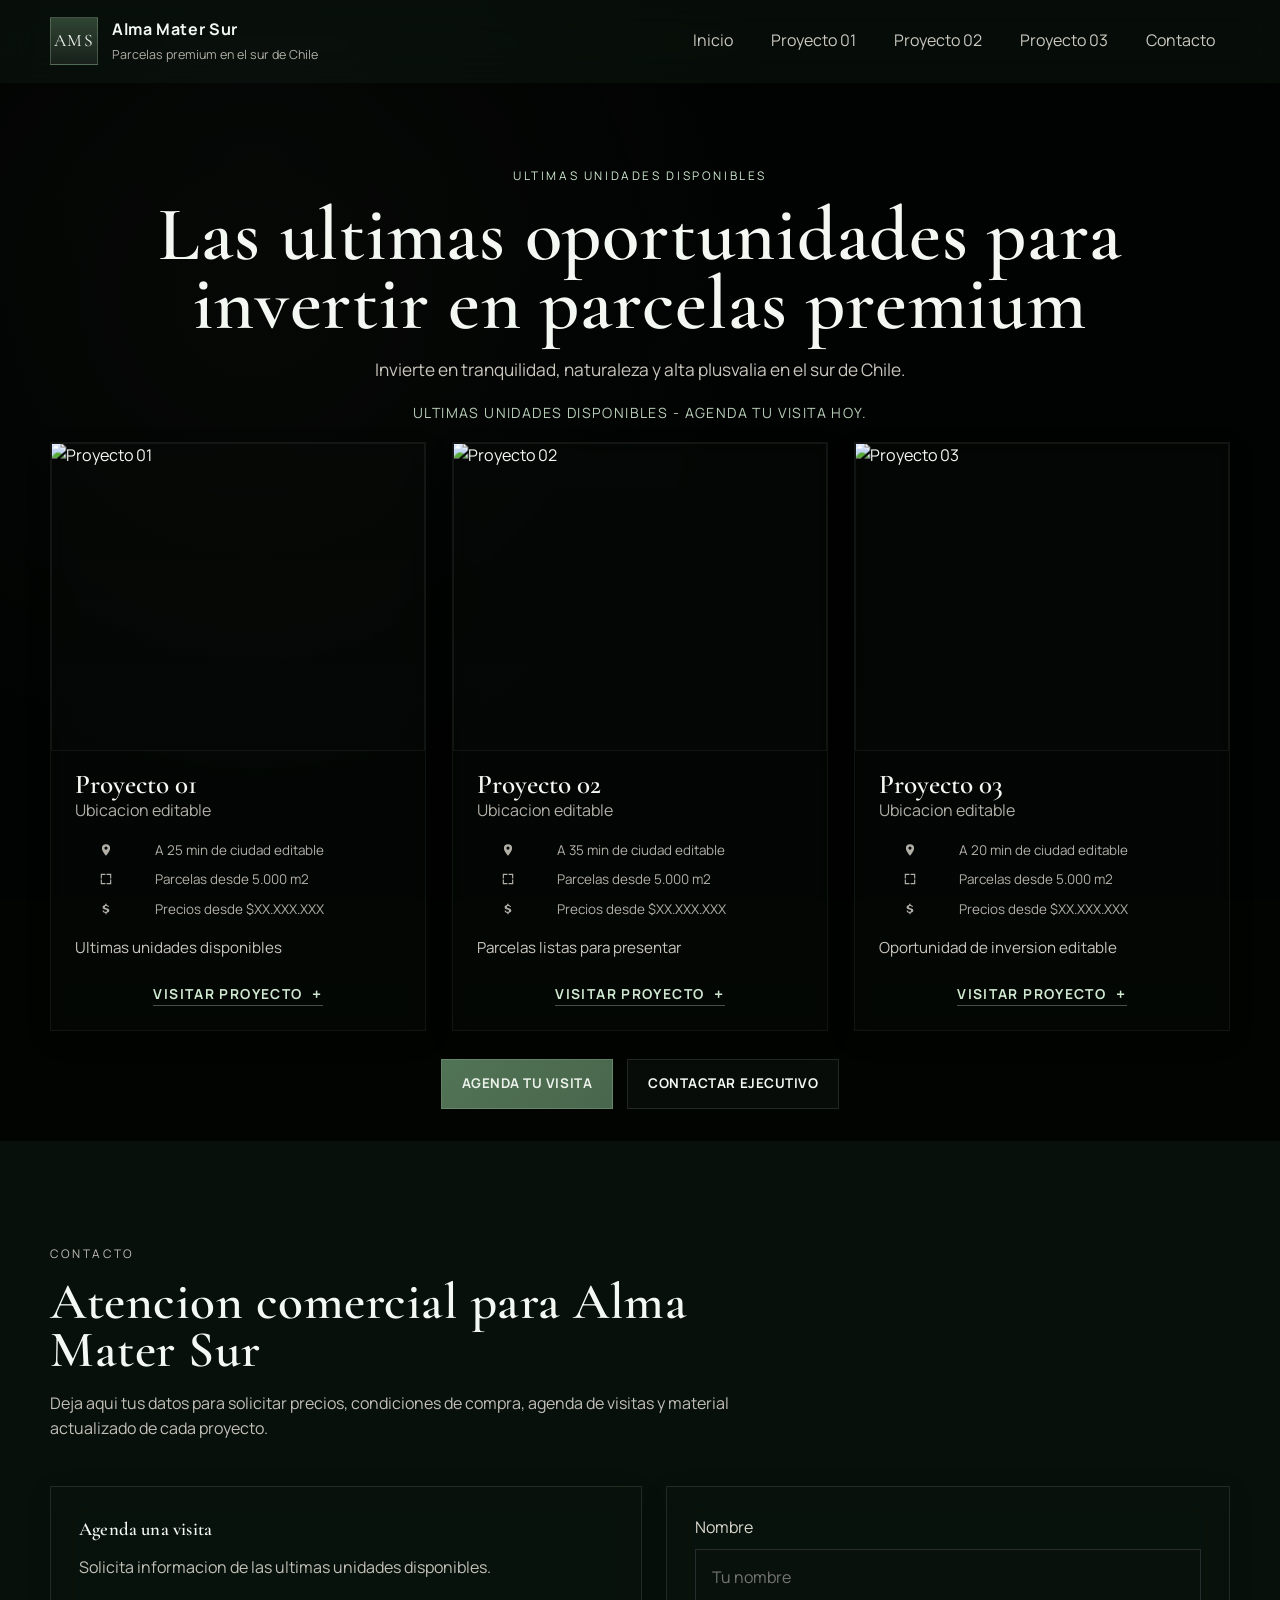
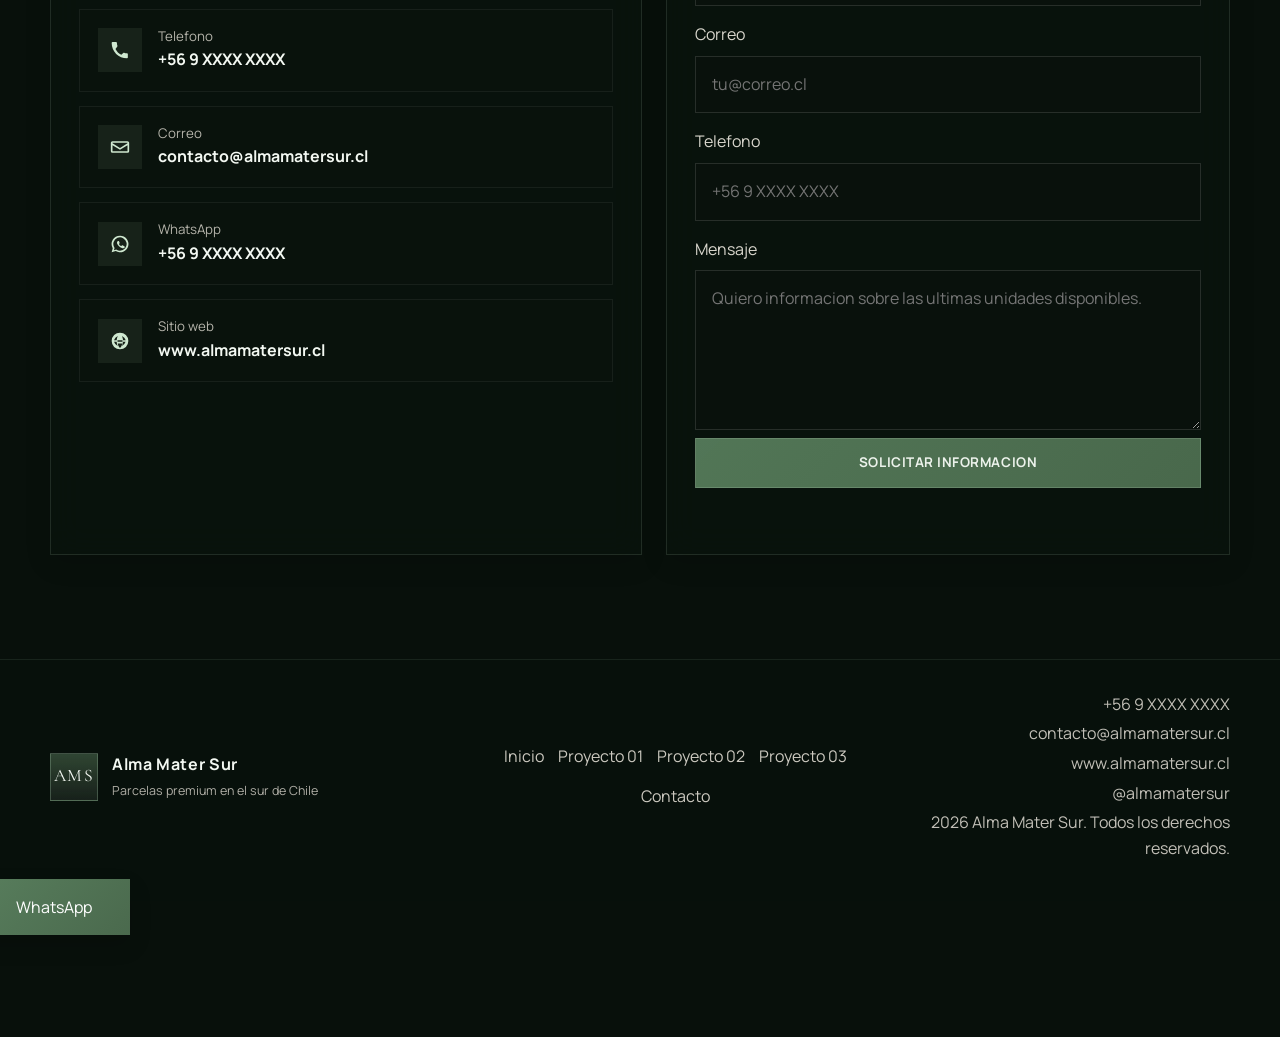
==== commit c6048c4f: "Add fixed video background to homepage" ====
--- a/index.html
+++ b/index.html
@@ -26,7 +26,20 @@
   />
   <link rel="stylesheet" href="css/styles.css" />
 </head>
-<body>
+<body class="home-video-page">
+  <div class="page-video-bg" aria-hidden="true">
+    <div class="page-video-frame">
+      <iframe
+        src="https://www.youtube-nocookie.com/embed/alxCxVoEMu0?autoplay=1&mute=1&controls=0&loop=1&playlist=alxCxVoEMu0&playsinline=1&rel=0&modestbranding=1"
+        title="Video de fondo Alma Mater Sur"
+        loading="eager"
+        referrerpolicy="strict-origin-when-cross-origin"
+        allow="accelerometer; autoplay; clipboard-write; encrypted-media; gyroscope; picture-in-picture; web-share"
+        tabindex="-1"
+      ></iframe>
+    </div>
+    <div class="page-video-overlay"></div>
+  </div>
   <header class="site-header" id="top">
     <div class="container nav-shell">
       <a class="brand" href="#hero" aria-label="Ir al inicio de Alma Mater Sur">
@@ -47,17 +60,6 @@
 
   <section class="hero" id="hero">
     <div class="hero-media"></div>
-    <div class="hero-video" aria-hidden="true">
-      <iframe
-        id="heroVideoFrame"
-        src=""
-        title="Video de portada Alma Mater Sur"
-        loading="eager"
-        referrerpolicy="strict-origin-when-cross-origin"
-        allow="accelerometer; autoplay; clipboard-write; encrypted-media; gyroscope; picture-in-picture; web-share"
-        tabindex="-1"
-      ></iframe>
-    </div>
     <div class="hero-overlay"></div>
     <div class="container hero-shell">
       <div class="hero-copy hero-copy-compact reveal">
--- a/css/styles.css
+++ b/css/styles.css
@@ -37,12 +37,55 @@
     linear-gradient(180deg, #0f1812 0%, #08100b 50%, #101913 100%);
   color: var(--text);
   line-height: 1.6;
-  overflow-x: hidden;
+}
+
+body.home-video-page {
+  background: var(--bg);
 }
 
 body.menu-open,
 body.lightbox-open {
   overflow: hidden;
+}
+
+body.home-video-page > *:not(.page-video-bg) {
+  position: relative;
+  z-index: 1;
+}
+
+.page-video-bg {
+  position: fixed;
+  inset: 0;
+  z-index: 0;
+  overflow: hidden;
+  background: var(--bg);
+  pointer-events: none;
+}
+
+.page-video-frame {
+  position: absolute;
+  inset: 0;
+}
+
+.page-video-frame iframe {
+  position: absolute;
+  top: 50%;
+  left: 50%;
+  width: 100vw;
+  height: 56.25vw;
+  min-width: 177.78vh;
+  min-height: 100vh;
+  transform: translate(-50%, -50%);
+  border: 0;
+  opacity: 1;
+}
+
+.page-video-overlay {
+  position: absolute;
+  inset: 0;
+  background:
+    linear-gradient(180deg, rgba(6, 10, 7, 0.42) 0%, rgba(6, 10, 7, 0.5) 100%),
+    radial-gradient(circle at 20% 20%, rgba(143, 179, 146, 0.06), transparent 38%);
 }
 
 img {
@@ -224,7 +267,7 @@
 }
 
 .hero {
-  min-height: calc(100svh - 82px);
+  min-height: 100svh;
   display: flex;
   align-items: center;
   position: relative;
@@ -232,15 +275,8 @@
   overflow: clip;
 }
 
-.site-header + .hero {
-  margin-top: 0;
-  min-height: calc(100svh - 82px);
-  height: auto;
-}
-
 .hero-media,
-.hero-overlay,
-.hero-video {
+.hero-overlay {
   position: absolute;
   inset: 0;
 }
@@ -252,34 +288,24 @@
   transform: scale(1.02);
 }
 
+body.home-video-page .hero-media {
+  display: none;
+}
+
 .hero-overlay {
   background:
     linear-gradient(180deg, rgba(6, 10, 7, 0.08) 0%, rgba(6, 10, 7, 0.24) 100%),
     radial-gradient(circle at 20% 20%, rgba(143, 179, 146, 0.14), transparent 38%);
 }
 
-.hero-video {
-  overflow: hidden;
-  pointer-events: none;
-}
-
-.hero-video iframe {
-  position: absolute;
-  top: 50%;
-  left: 50%;
-  width: 116vw;
-  height: 65.25vw;
-  min-width: 206.22vh;
-  min-height: 116vh;
-  transform: translate(-50%, -50%);
-  border: 0;
-  opacity: 1;
+body.home-video-page .hero-overlay {
+  background: linear-gradient(180deg, rgba(6, 10, 7, 0.08) 0%, rgba(6, 10, 7, 0.16) 100%);
 }
 
 .hero:not(.project-detail-hero) .hero-overlay {
   background:
-    linear-gradient(rgba(0, 0, 0, 0.46), rgba(0, 0, 0, 0.46)),
-    radial-gradient(circle at 20% 20%, rgba(143, 179, 146, 0.06), transparent 38%);
+    linear-gradient(rgba(0, 0, 0, 0.75), rgba(0, 0, 0, 0.75)),
+    radial-gradient(circle at 20% 20%, rgba(143, 179, 146, 0.1), transparent 38%);
 }
 
 .hero-shell {
@@ -291,23 +317,13 @@
   justify-content: center;
   align-items: center;
   gap: 22px;
-  padding: 28px 0 18px;
-}
-
-.site-header + .hero .hero-shell {
-  min-height: calc(100svh - 82px);
-  padding-top: 24px;
-  padding-bottom: 12px;
+  padding: 112px 0 40px;
 }
 
 .hero:not(.project-detail-hero) .hero-shell {
-  justify-content: center;
-  gap: 10px;
-}
-
-.hero:not(.project-detail-hero) .hero-copy {
-  max-width: 960px;
-  margin-top: 0;
+  justify-content: flex-start;
+  gap: 18px;
+  padding: 84px 0 32px;
 }
 
 .hero-copy {
@@ -317,13 +333,13 @@
 }
 
 .hero-copy-compact {
-  max-width: 860px;
+  max-width: 980px;
 }
 
 .hero-intro {
-  max-width: 680px;
+  max-width: 720px;
   margin: 0 auto;
-  font-size: 0.98rem;
+  font-size: 1.08rem;
   color: rgba(246, 241, 232, 0.82);
 }
 
@@ -335,26 +351,12 @@
   text-wrap: balance;
 }
 
-.hero:not(.project-detail-hero) .hero-copy h1 {
-  max-width: 920px;
-  margin-bottom: 10px;
-  font-size: clamp(2rem, 3.3vw, 3rem);
-  line-height: 0.98;
-  text-shadow: 0 10px 26px rgba(0, 0, 0, 0.34);
-}
-
 .hero-urgency {
-  margin: 12px 0 0;
-  font-size: 0.76rem;
+  margin: 18px 0 0;
+  font-size: 0.88rem;
   letter-spacing: 0.1em;
   text-transform: uppercase;
   color: rgba(207, 232, 208, 0.88);
-}
-
-.hero:not(.project-detail-hero) .hero-intro,
-.hero:not(.project-detail-hero) .hero-urgency,
-.hero:not(.project-detail-hero) .eyebrow {
-  text-shadow: 0 6px 18px rgba(0, 0, 0, 0.32);
 }
 
 .hero-text {
@@ -389,7 +391,7 @@
 .hero-projects {
   display: grid;
   grid-template-columns: repeat(3, minmax(0, 1fr));
-  gap: clamp(12px, 1.2vw, 18px);
+  gap: clamp(18px, 2vw, 28px);
 }
 
 .hero-project-card {
@@ -399,7 +401,7 @@
   text-align: left;
   min-width: 0;
   min-height: 100%;
-  padding: 0 0 16px;
+  padding: 0 0 24px;
   border-radius: 0;
   background: linear-gradient(180deg, rgba(10, 18, 12, 0.16), rgba(10, 18, 12, 0.24));
   box-shadow: var(--shadow-md);
@@ -411,9 +413,9 @@
 
 .hero-project-visual {
   width: 100%;
-  aspect-ratio: 16 / 8.6;
-  min-height: clamp(96px, 9vw, 132px);
-  margin: 0 0 10px;
+  aspect-ratio: 5 / 4;
+  min-height: clamp(220px, 24vw, 310px);
+  margin: 0 0 20px;
   overflow: hidden;
   border: 1px solid rgba(255, 255, 255, 0.06);
   background: rgba(10, 18, 12, 0.1);
@@ -445,7 +447,7 @@
 .hero-project-card span,
 .hero-project-line,
 .hero-card-btn {
-  padding-inline: 16px;
+  padding-inline: 24px;
 }
 
 .logo-placeholder {
@@ -467,7 +469,7 @@
 .unit-card h3 {
   display: block;
   font-family: "Cormorant Garamond", serif;
-  font-size: 1.14rem;
+  font-size: 1.7rem;
   font-weight: 600;
   line-height: 1.02;
 }
@@ -482,31 +484,31 @@
 }
 
 .hero-project-line {
-  margin: 8px 0 10px;
+  margin: 16px 0 22px;
   color: rgba(246, 241, 232, 0.82);
-  font-size: 0.7rem;
+  font-size: 0.95rem;
 }
 
 .hero-project-facts {
   display: grid;
-  gap: 4px;
-  margin: 8px 0 0;
-  padding: 0 16px;
+  gap: 8px;
+  margin: 16px 0 0;
+  padding: 0 24px;
   list-style: none;
   color: rgba(246, 241, 232, 0.72);
-  font-size: 0.64rem;
+  font-size: 0.84rem;
 }
 
 .hero-project-facts li {
   display: flex;
   align-items: center;
-  gap: 6px;
+  gap: 8px;
 }
 
 .fact-icon {
-  width: 15px;
-  height: 15px;
-  flex: 0 0 15px;
+  width: 18px;
+  height: 18px;
+  flex: 0 0 18px;
   display: inline-flex;
   align-items: center;
   justify-content: center;
@@ -743,68 +745,11 @@
 
 .hero-actions,
 .cta-strip-actions {
-  margin-top: 10px;
+  margin-top: 28px;
   display: flex;
   justify-content: center;
   gap: 14px;
   flex-wrap: wrap;
-}
-
-@media (min-width: 801px) and (max-height: 900px) {
-  .hero:not(.project-detail-hero) .hero-shell {
-    gap: 8px;
-  }
-
-  .hero:not(.project-detail-hero) .hero-copy h1 {
-    font-size: clamp(1.8rem, 3vw, 2.7rem);
-    margin-bottom: 8px;
-  }
-
-  .hero-intro {
-    font-size: 0.92rem;
-  }
-
-  .hero-urgency {
-    margin-top: 8px;
-    font-size: 0.68rem;
-  }
-
-  .hero-project-visual {
-    min-height: 84px;
-  }
-
-  .hero-project-card {
-    padding-bottom: 12px;
-  }
-
-  .hero-project-card strong,
-  .project-logo-copy strong,
-  .gallery-copy h3,
-  .unit-card h3 {
-    font-size: 1.02rem;
-  }
-
-  .hero-project-line {
-    margin: 6px 0 8px;
-    font-size: 0.66rem;
-  }
-
-  .hero-project-facts {
-    gap: 3px;
-    margin-top: 6px;
-    font-size: 0.58rem;
-  }
-
-  .fact-icon {
-    width: 13px;
-    height: 13px;
-    flex-basis: 13px;
-  }
-
-  .hero-actions,
-  .cta-strip-actions {
-    margin-top: 6px;
-  }
 }
 
 .btn {
@@ -999,28 +944,6 @@
   gap: 12px;
   color: var(--text);
   font-size: 0.92rem;
-}
-
-.video-embed-shell {
-  width: 100%;
-}
-
-.video-embed-frame {
-  position: relative;
-  width: 100%;
-  aspect-ratio: 16 / 9;
-  overflow: hidden;
-  border-radius: 18px;
-  border: 1px solid rgba(255, 255, 255, 0.08);
-  background: rgba(10, 18, 12, 0.16);
-  box-shadow: var(--shadow-md);
-}
-
-.video-embed-frame iframe {
-  width: 100%;
-  height: 100%;
-  border: 0;
-  display: block;
 }
 
 .units-panel {
